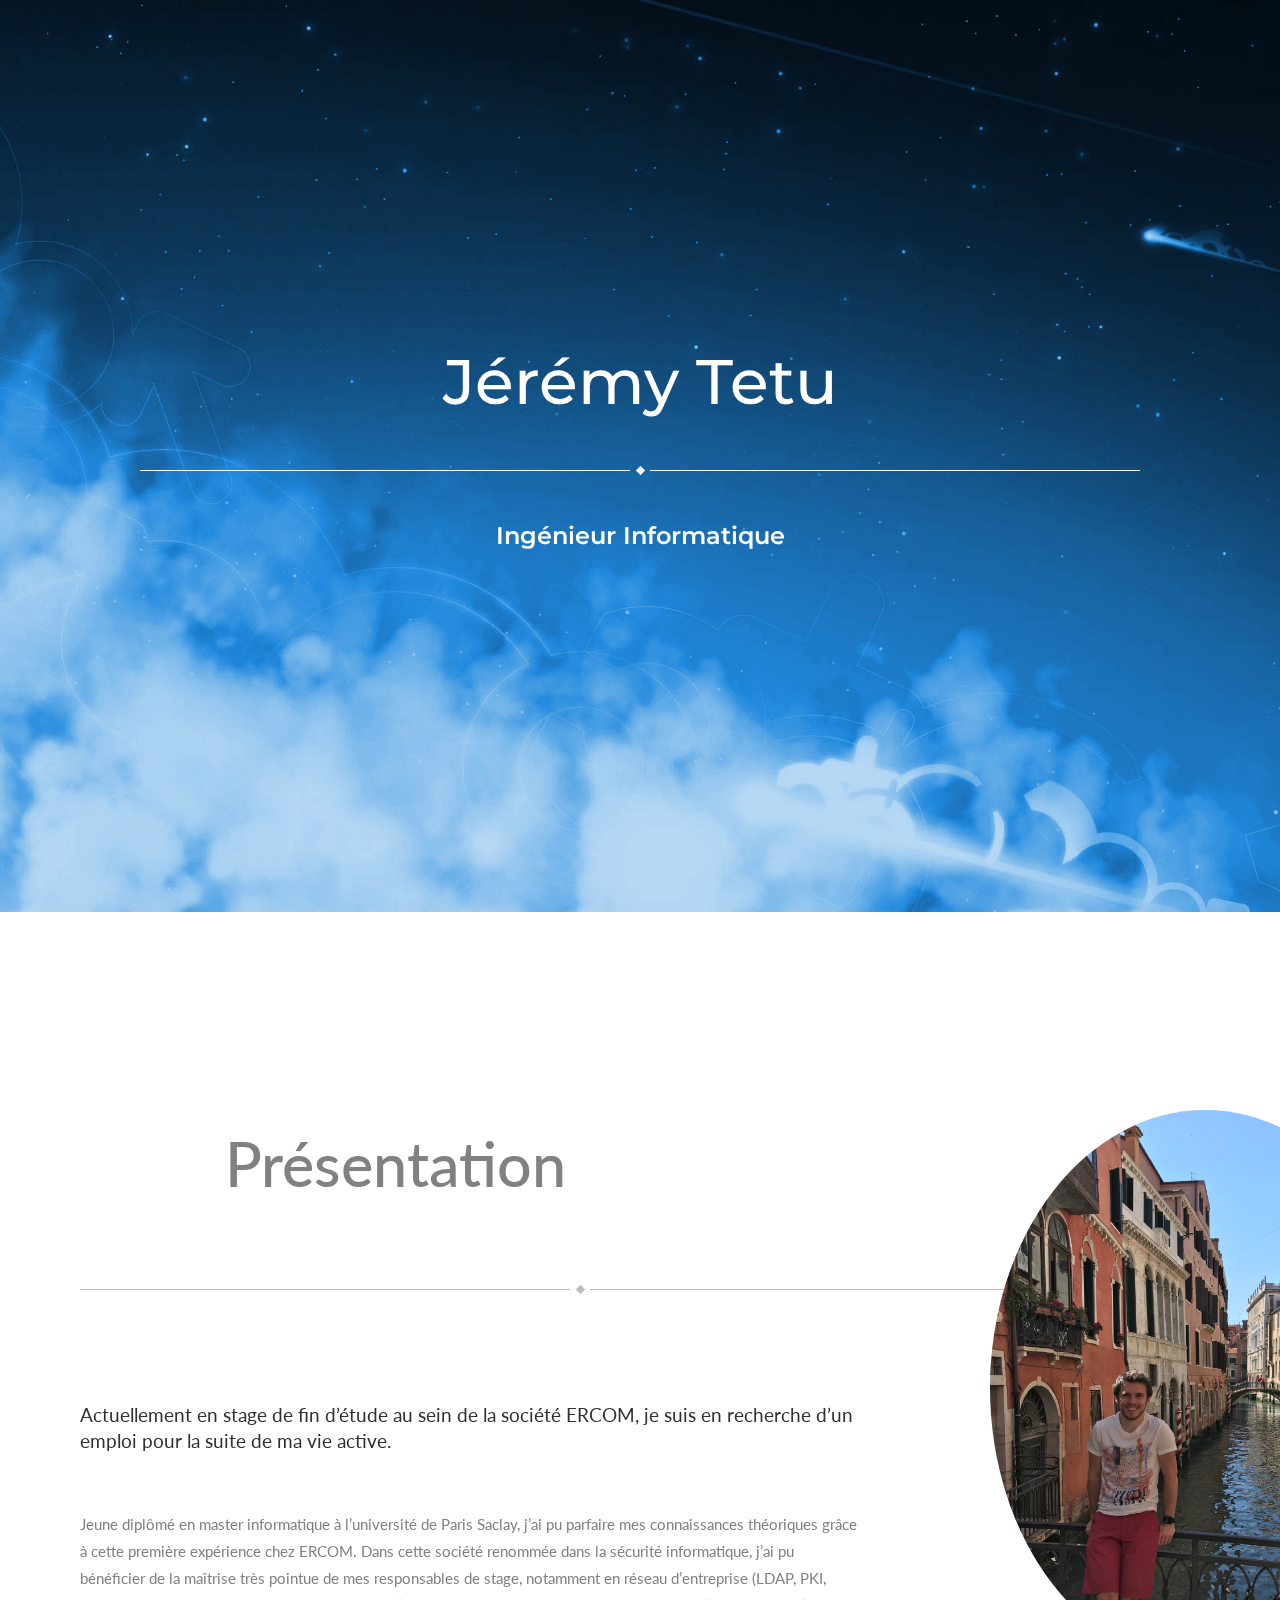
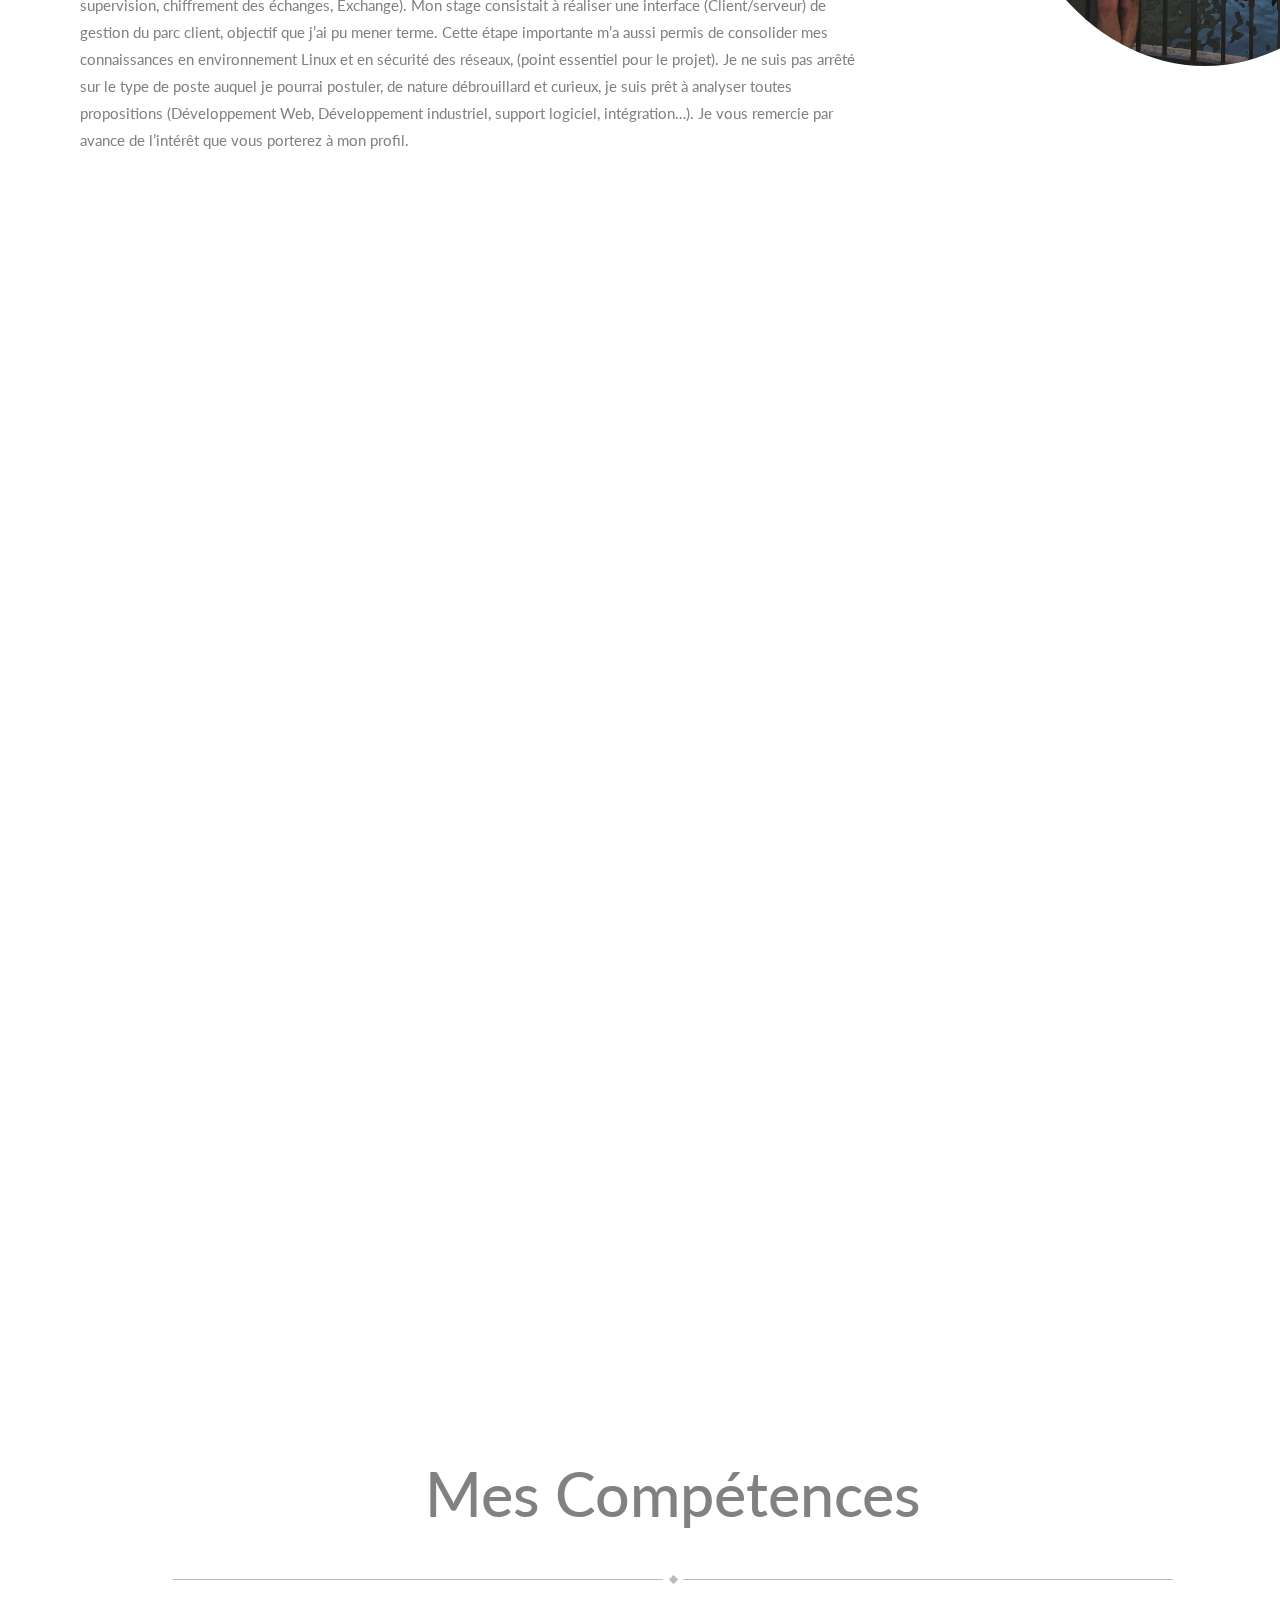
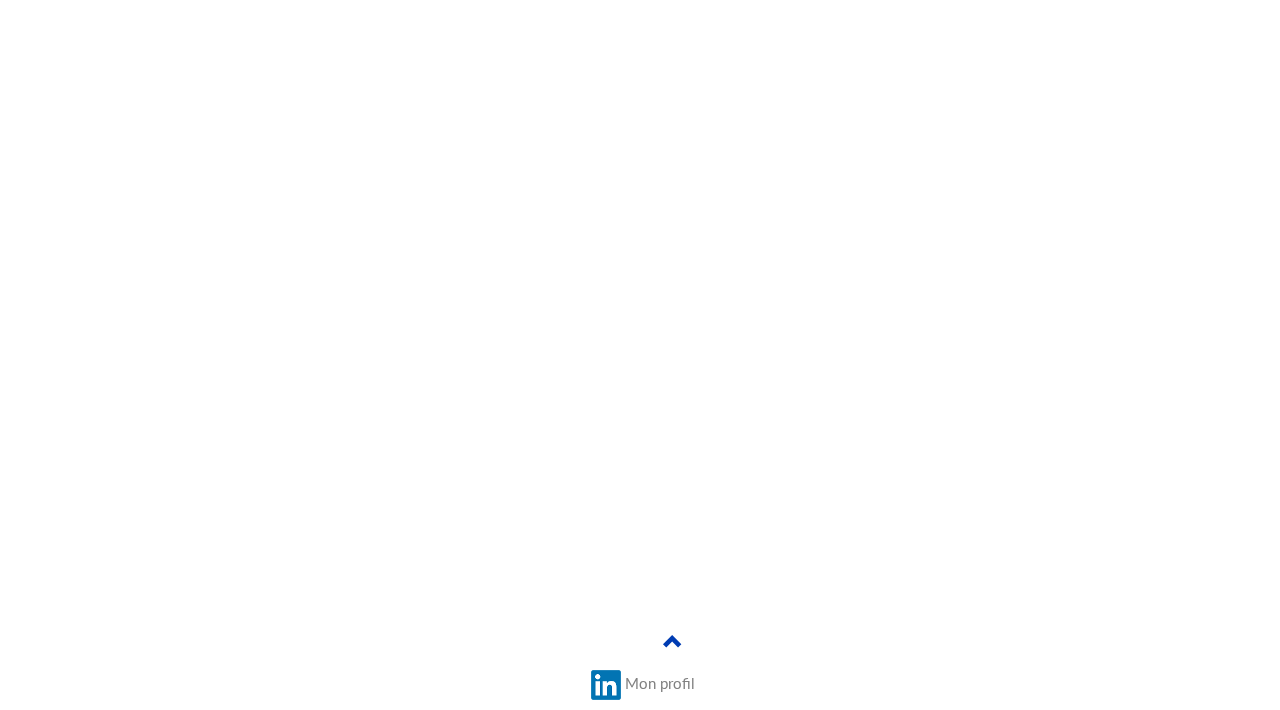
==== html/index.html @ 4280371c "changement photo de profil" ====
<!DOCTYPE html>
<html lang="en">
<head>
  <!-- Theme Made By www.w3schools.com - No Copyright -->
  <title>Jeremy Tetu</title>
  <meta charset="utf-8">
  <meta name="viewport" content="width=device-width, initial-scale=1">
  <link rel="stylesheet" href="bootstrap-3.3.6-dist/bootstrap-3.3.6-dist/css/bootstrap.min.css">
  <link rel="stylesheet" href="css/headhesive.css">
  <link href="http://fonts.googleapis.com/css?family=Montserrat" rel="stylesheet" type="text/css">
  <link href="http://fonts.googleapis.com/css?family=Lato" rel="stylesheet" type="text/css">
  <script src="https://ajax.googleapis.com/ajax/libs/jquery/1.12.2/jquery.min.js"></script>

  <script src="bootstrap.min.js"></script>
  <link rel="stylesheet" href="index_css.css" />
</head>

<body id="myPage" data-spy="scroll" data-target=".navbar" data-offset="60">

<div style='display:none;'>
  <header class="banner">
      <nav class="container">
          <ul class="nav navbar-nav navbar-right">
            <li><a href="#about">Présentation</a></li>
            <li><a href="#experiences">Expérience pro</a></li>
            <li><a href="#services">Compétences</a></li>
            <li><a href="#formation">Formation</a></li>
            <li><a href="#contact">Centres d'interêt</a></li>
          </ul>
      </nav>
  </header>
</div>


<div class="jumbotron parallax-window text-center" data-parallax="scroll" data-image-src="fond.jpg">
    <!--<div class='overlay' style='z-index:2'></div>-->
    <div style='margin:auto; margin-top:300px;'>
      <h1 style='margin-bottom:40px;'>Jérémy Tetu</h1>
      <img src="divider_white.png">
      <h3 style='margin-top:40px;'>Ingénieur Informatique</h3>
    </div>
</div>

<a id="showHere"></a>

<!-- Container (About Section) -->
<div id="about" class="container-fluid">
  <div class="row">
    <div class="col-sm-8">
      <h1 style='margin-bottom:50px; margin-left:-150px;'>Présentation</h1><br>
      <img src="divider.png">
      <h4 style='margin-top:100px;'>Actuellement en stage de fin d’étude au sein de la société ERCOM, je suis en recherche d’un emploi pour la suite de ma vie active.</h4><br>
      <p>Jeune diplômé en master informatique à l’université de Paris Saclay, j’ai pu parfaire mes connaissances théoriques grâce à cette première expérience chez ERCOM. Dans cette société renommée dans la sécurité informatique, j’ai pu bénéficier de la maîtrise très pointue de mes responsables de stage, notamment en réseau d’entreprise (LDAP, PKI, supervision, chiffrement des échanges, Exchange). Mon stage consistait à réaliser une interface (Client/serveur) de gestion du parc client, objectif que j’ai pu mener terme. Cette étape importante m’a aussi permis de consolider mes connaissances en environnement Linux et en sécurité des réseaux, (point essentiel pour le projet).
      Je ne suis pas arrêté sur le type de poste auquel je pourrai postuler, de nature débrouillard et curieux, je suis prêt à analyser toutes propositions (Développement Web, Développement industriel, support logiciel, intégration…).
      Je vous remercie par avance de l’intérêt que vous porterez à mon profil. 
      </p>
    </div>
    <div class="col-sm-4">
      <div style='margin-left:100px;'><img src="photoVenise.jpg" class="img-circle" width="430" height="556" ></div>
    </div>
  </div>
</div>

<div id='experiences' class="jumbotron parallax-experience text-center" data-parallax="scroll" data-image-src="image_bleu.jpg">
    <div>
      <h1 style='color:white; margin-bottom:50px; margin-top:40px;'>Expérience Professionnelle</h1>
      <img src="divider_white.png">
      <div class='row slideanim'id='experiences_professionnelles' style='margin-top:140px;'>
          <div class="col-sm-4">
              <img src="ercom_logo.png" alt="Treble">
              <h5>ERCOM</h5>
              <p style='font-size: 1em; margin: 0px 10%;'>Réalisation d'une interface ( Client/Serveur) de gestion de parc Client.</p>
              <p style='font-size: 1em; margin: 0px 10%;'>technologies utilisées : Php, JQuery, Ajax, html, css, MySql</p>
          </div>
          <div class="col-sm-4">
              <img src="lri_logo.png" alt="Treble">
              <h5>LABORATOIRE DE RECHERCHE INFORMATIQUE</h5>
              <p style='font-size: 1em; margin: 0px 10%;'> Réalisation d'une application de dessin entre une table tactile et un mur d'écran </p>
              <p style='font-size: 1em; margin: 0px 10%;'> technologies utilisées : </p>
          </div>
          <div class="col-sm-4">
              <img src="sg_logo.png" alt="Treble">
              <h5>SOCIETE GENERALE</h5>
              <p style='font-size: 1em; margin: 0px 10%;'> Auxiliaire de vacance</p>
          </div>
      </div>
    </div>
</div>


<div id="services" class="container-fluid text-center" style='height:1300px; margin-bottom:100px;'>
  <h1>Mes Compétences</h1>
  <br>
  <img src="divider.png">
  <br><br>
  <div class="row slideanim" style='margin-top:40px;'>
    <div class="col-sm-4" style='height:200px;' >
      <img src="logo_competences/ajax.png">
    </div>
    <div class="col-sm-4" style='height:200px;'>
      <img src="logo_competences/jquery.png">
    </div>
    <div class="col-sm-4" style='height:200px;'>
      <img src="logo_competences/php.png">
    </div>
  </div>
  <br><br>
  <div class="row slideanim" >
    <div class="col-sm-4" style='height:200px;'>
      <img src="logo_competences/html.png">
    </div>
    <div class="col-sm-4" style='height:200px;'>
      <img src="logo_competences/css.png">
    </div>
    <div class="col-sm-4" style='height:200px;'>
      <img src="logo_competences/sql.png">
    </div>
  </div>
  <br><br>
  <div class="row slideanim" >
    <div class="col-sm-4" style='height:200px;'>
      <img src="logo_competences/pki.png">
    </div>
    <div class="col-sm-4" style='height:200px;'>
      <img src="logo_competences/java.png">
    </div>
    <div class="col-sm-4" style='height:200px;'>
      <img src="logo_competences/android.png">
    </div>
  </div>
  <br><br>
  <div class="row slideanim" >
    <div class="col-sm-4" style='height:200px;'>
      <img src="logo_competences/c++.png">
    </div>
    <div class="col-sm-4" style='height:200px;'>
      <img src="logo_competences/csharp.png">
    </div>
    <div class="col-sm-4" style='height:200px;'>
      <img src="logo_competences/python.png">
    </div>
  </div>
</div>


<div id='formation' class="jumbotron parallax-formation text-center" data-parallax="scroll" data-image-src="etude.jpg">
    <div>
      <h1 style='color:white; margin-bottom:50px; margin-top:40px;'>Formation</h1>
      <img src="divider_white.png">
      <div class='row slideanim'id='experiences_professionnelles' style='margin-top:140px;'>
          <div class="col-sm-4">
              <img src="logo_formation/master.png" alt="Treble">
              <h5>Master Informatique</h5>
              <p style='font-size: 1em; margin: 0px 10%;'>Master Fondements de l’informatique et Ingénierie logiciel 
                <br/> Université Paris Saclay
                <br/> 2014 - 2016</p>
          </div>
          <div class="col-sm-4">
              <img src="logo_formation/licence.png" alt="Treble">
              <h5>Licence Informatique</h5>
              <p style='font-size: 1em; margin: 0px 10%;'>Licence Informatique - Mention
              <br/> Universite Paris Saclay
              <br/> 2011 - 2014</p>
          </div>
          <div class="col-sm-4">
              <img src="logo_formation/bac.png" alt="Treble">
              <h5>Bac Scientifique</h5>
              <p style='font-size: 1em; margin: 0px 10%;'>Baccalauréat Scientifique - Mention
                <br/> Lycée Parc des Loges 
                <br/> 2010 </p>
          </div>
      </div>
    </div>
</div>
<!--<div id='formation' class="jumbotron parallax-formation text-center" data-parallax="scroll" data-image-src="etude.jpg" style='height:1500px;'>
    <div>
      <h1 style='color:white; margin-bottom:50px; margin-top:40px;'>Formation</h1>
      <img src="divider_white.png">
      <div class='row slideanim'id='experiences_professionnelles' style='margin-top:140px;'>
          <div class="col-sm-6">
              <img src="logo_formation/master.png" alt="Treble" >
              <h5 >Master Informatique</h5>
          </div>
          <div class="col-sm-6">
              <p style='font-size: 1em; margin: 0px 10%;'><br/> Master Fondements de l’informatique et Ingénierie logiciel 
                <br/> Université Paris Saclay
                <br/> 2014 - 2016</p>
          </div>
      </div>
      <div class='row slideanim' style='margin-top:140px;'>
          <div class="col-sm-6">
              <p style='font-size: 1em; margin: 0px 10%;'><br/>Licence Informatique
              <br/> Universite Paris Saclay
              <br/> 2011 - 2014</p>
          </div>
          <div class="col-sm-6">
              <img src="logo_formation/licence.png" alt="Treble" >
              <h5 >Licence Informatique</h5>
          </div>
      </div>
      <div class='row slideanim' style='margin-top:140px;'>
          <div class="col-sm-6">
              <img src="logo_formation/bac.png" alt="Treble">
              <h5>Bac Scientifique</h5>
          </div>
          <div class="col-sm-6">
              <p style='font-size: 1em; margin: 0px 10%;'> <br/>Baccalauréat Scientifique - Mention
                <br/> Lycée Parc des Loges 
                <br/> 2010 </p>
          </div>
      </div>
    </div>
</div>-->


<footer class="container-fluid text-center" style='height:200px;'>
  <a href="#myPage" title="To Top">
    <span class="glyphicon glyphicon-chevron-up"></span>
  </a>
  <p><img src="linkedin.png"> Mon profil <a href="https://fr.linkedin.com/in/jérémy-tetu-538b5b122" title="lien linkedin">LinkedIn</a>  </p>
</footer>



<script type="text/javascript" src="dist/headhesive.js"></script>
    <script>

        // Set options
        var options = {
            offset: '#showHere',
            offsetSide: 'top',
            classes: {
                clone:   'banner--clone',
                stick:   'banner--stick',
                unstick: 'banner--unstick'
            }
        };

        // Initialise with options
        var banner = new Headhesive('.banner', options);

        // Headhesive destroy
        // banner.destroy();
    </script>


<script src="https://ajax.googleapis.com/ajax/libs/jquery/1.11.0/jquery.min.js"></script>
<script src="parallax.min.js"></script>
<script>
$(document).ready(function(){

  $('.parallax-window').parallax({imageSrc: 'fond.jpg'});
  $('.parallax-experience').parallax({imageSrc: 'keyboard.jpg'});
  $('.parallax-formation').parallax({imageSrc: 'etude.jpg'});

  // Add smooth scrolling to all links in navbar + footer link
  $(".navbar a, footer a[href='#myPage']").on('click', function(event) {
    // Make sure this.hash has a value before overriding default behavior
    if (this.hash !== "") {
      // Prevent default anchor click behavior
      event.preventDefault();

      // Store hash
      var hash = this.hash;

      // Using jQuery's animate() method to add smooth page scroll
      // The optional number (900) specifies the number of milliseconds it takes to scroll to the specified area
      $('html, body').animate({
        scrollTop: $(hash).offset().top
      }, 900, function(){
   
        // Add hash (#) to URL when done scrolling (default click behavior)
        window.location.hash = hash;
      });
    } // End if
  });
  
  $(window).scroll(function() {
    $(".slideanim").each(function(){
      var pos = $(this).offset().top;

      var winTop = $(window).scrollTop();
        if (pos < winTop + 600) {
          $(this).addClass("slide");
        }
    });
  });
})
</script>




</body>
</html>
---- html/css/headhesive.css ----
/*----------------------------------------------------------------------------*\
  Headhesive Specific Styles
/*----------------------------------------------------------------------------*/

/**
 * Headhesive element clone
 * > `clone` class for the cloned element:
 *
 * @example
 * var options = {
 *   classes {
 *     clone: 'banner--clone';
 *   }
 * }
 */
.banner--clone {

  /* Required styles */
  position: fixed;
  width: 100%;
  z-index: 1;
  top: 0;
  left: 0;

  /* Additional styles */
  background: rgb(14,54,89);

  /* Translate -100% to move off screen */
  -webkit-transform: translateY(-100%);
      -ms-transform: translateY(-100%);
          transform: translateY(-100%);

  /* Animations */
  -webkit-transition: all 300ms ease-in-out;
     -moz-transition: all 300ms ease-in-out;
          transition: all 300ms ease-in-out;

}

a{
  color:white;
}


/**
 * Headhesive stick
 * > `stick` class for the cloned element:
 *
 * @example
 * var options = {
 *   classes {
 *     stick: 'banner--stick';
 *   }
 * }
 */
.banner--stick {

  /* Translate back to 0%; */
  -webkit-transform: translateY(0%);
      -ms-transform: translateY(0%);
          transform: translateY(0%);
}


/**
 * Headhesive unstick
 * > `unstick` class for the cloned element:
 *
 * @example
 * var options = {
 *   classes {
 *     unstick: 'banner--unstick';
 *   }
 * }
 */
.banner--unstick {
  /* Not required to use, but could be useful to have */
}
---- html/index_css.css ----
body {
      font: 400 15px Lato, sans-serif;
      line-height: 1.8;
      color: #818181;
  }

  h1 {
    font-size: 60.800000000000004px;
    line-height: 67.5px;
    text-align: center;
  }

  h2 {
      font-size: 24px;
      text-transform: uppercase;
      color: #303030;
      font-weight: 600;
      margin-bottom: 30px;
      text-align: center;
  }
  h3{
      font-size: 24px;
      font-weight: 600;
      margin-bottom: 30px;
  }
  h4 {
      font-size: 19px;
      line-height: 1.375em;
      color: #303030;
      font-weight: 400;
      margin-bottom: 30px;
  }
  h5{
      font-size: 20px;
      font-weight: 200;
      margin-bottom: 30px;
      margin-top:20px;
  }

  #experiences_professionnelles p{
    font-weight: 100;
  }

  .overlay::after {
    /*permet d'avoir le gris*/background: url("[data-uri]") repeat top left;
    content: "";
    display: block;
    position: absolute;
    top: 0;
    bottom: 0;
    right: 0;
    left: 0;
    opacity: 0.4;
    filter: alpha(opacity=40);
  }

  .parallax-window, .parallax-experience, .parallax-formation {
    min-height: 800px;
    background: transparent;
}


  .jumbotron {
    position: relative;
    overflow: hidden;
    text-align: center;
    /*background: url(fond2.jpg) 50% 0 repeat fixed;*/

    -webkit-background-size: cover;
    -moz-background-size: cover;
    -o-background-size: cover;
    background-size: cover;
    color: #fff;
    font-family: Montserrat, sans-serif;
    height: 960px;

  }

  .container-fluid {
      height: 940px;
      padding-top: 120px;
      padding-left: 80px;
  }
  .bg-grey {
      background-color: #f6f6f6;
  }
  .logo-small {
      color: #003cb3;
      font-size: 50px;
  }
  .logo {
      color: #003cb3;
      font-size: 200px;
  }
  .thumbnail {
      padding: 0 0 15px 0;
      border: none;
      border-radius: 0;
  }
  .thumbnail img {
      width: 100%;
      height: 100%;
      margin-bottom: 10px;
  }
  .carousel-control.right, .carousel-control.left {
      background-image: none;
      color: #003cb3;
  }
  .carousel-indicators li {
      border-color: #003cb3;
  }
  .carousel-indicators li.active {
      background-color: #003cb3;
  }
  .item h4 {
      font-size: 19px;
      line-height: 1.375em;
      font-weight: 400;
      font-style: italic;
      margin: 70px 0;
  }
  .item span {
      font-style: normal;
  }
  .panel {
      border: 1px solid #003cb3;
      border-radius:0 !important;
      transition: box-shadow 0.5s;
  }
  .panel:hover {
      box-shadow: 5px 0px 40px rgba(0,0,0, .2);
  }
  .panel-footer .btn:hover {
      border: 1px solid #003cb3;
      background-color: #fff !important;
      color: #003cb3;
  }
  .panel-heading {
      color: #fff !important;
      background-color: #003cb3 !important;
      padding: 25px;
      border-bottom: 1px solid transparent;
      border-top-left-radius: 0px;
      border-top-right-radius: 0px;
      border-bottom-left-radius: 0px;
      border-bottom-right-radius: 0px;
  }
  .panel-footer {
      background-color: white !important;
  }
  .panel-footer h3 {
      font-size: 32px;
  }
  .panel-footer h4 {
      color: #aaa;
      font-size: 14px;
  }
  .panel-footer .btn {
      margin: 15px 0;
      background-color: #003cb3;
      color: #fff;
  }
  .navbar {
      margin-bottom: 0;
      background-color: #003cb3;
      z-index: 9999;
      border: 0;
      font-size: 12px !important;
      line-height: 1.42857143 !important;
      letter-spacing: 4px;
      border-radius: 0;
      font-family: Montserrat, sans-serif;
  }
  .navbar li a, .navbar .navbar-brand {
      color: #fff !important;
  }
  .navbar-nav li a:hover, .navbar-nav li.active a {
      color: #003cb3 !important;
      background-color: #fff !important;
  }
  .navbar-default .navbar-toggle {
      border-color: transparent;
      color: #fff !important;
  }
  footer .glyphicon {
      font-size: 20px;
      margin-bottom: 20px;
      color: #003cb3;
  }
  .slideanim {visibility:hidden;}
  .slide {
      animation-name: slide;
      -webkit-animation-name: slide;
      animation-duration: 1s;
      -webkit-animation-duration: 1s;
      visibility: visible;
  }
  @keyframes slide {
    0% {
      opacity: 0;
      -webkit-transform: translateY(70%);
    }
    100% {
      opacity: 1;
      -webkit-transform: translateY(0%);
    }
  }
  @-webkit-keyframes slide {
    0% {
      opacity: 0;
      -webkit-transform: translateY(70%);
    }
    100% {
      opacity: 1;
      -webkit-transform: translateY(0%);
    }
  }
  @media screen and (max-width: 768px) {
    .col-sm-4 {
      text-align: center;
      margin: 25px 0;
    }
    .btn-lg {
        width: 100%;
        margin-bottom: 35px;
    }
  }
  @media screen and (max-width: 480px) {
    .logo {
        font-size: 150px;
    }
  }
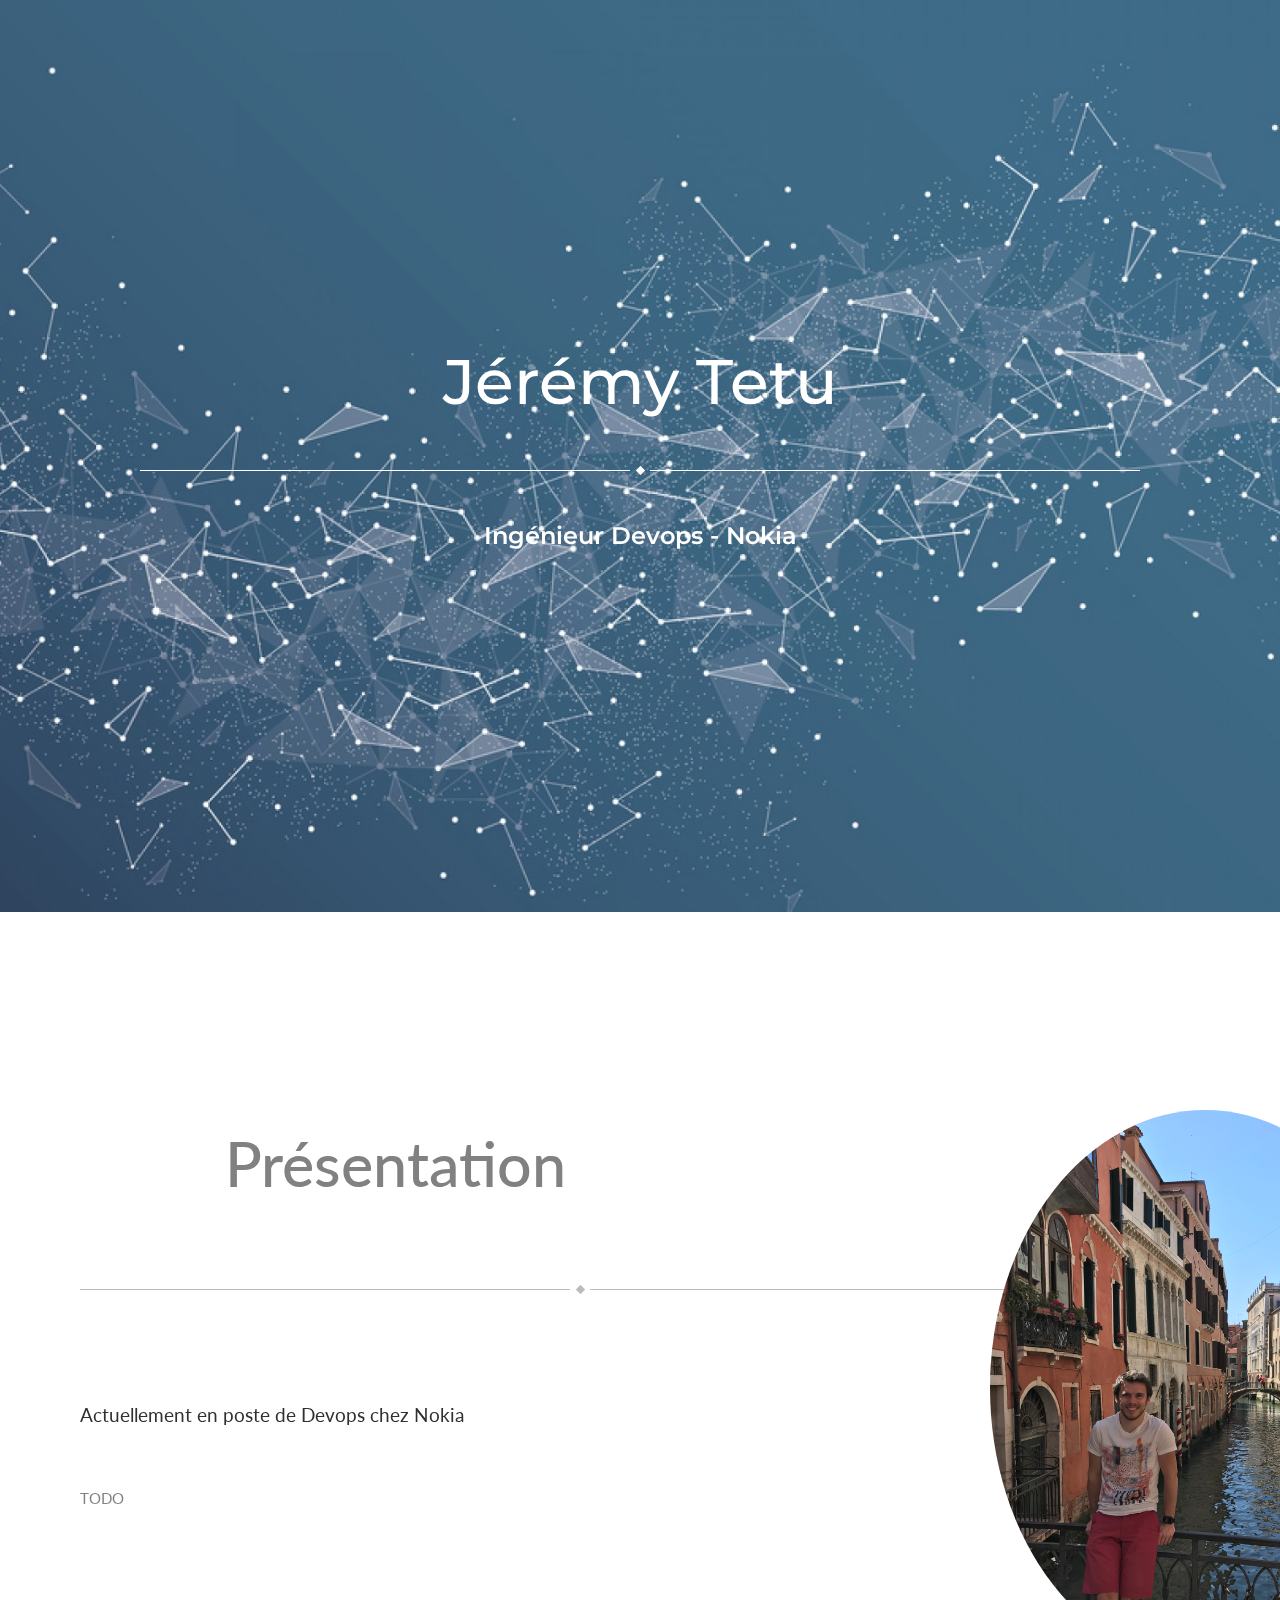
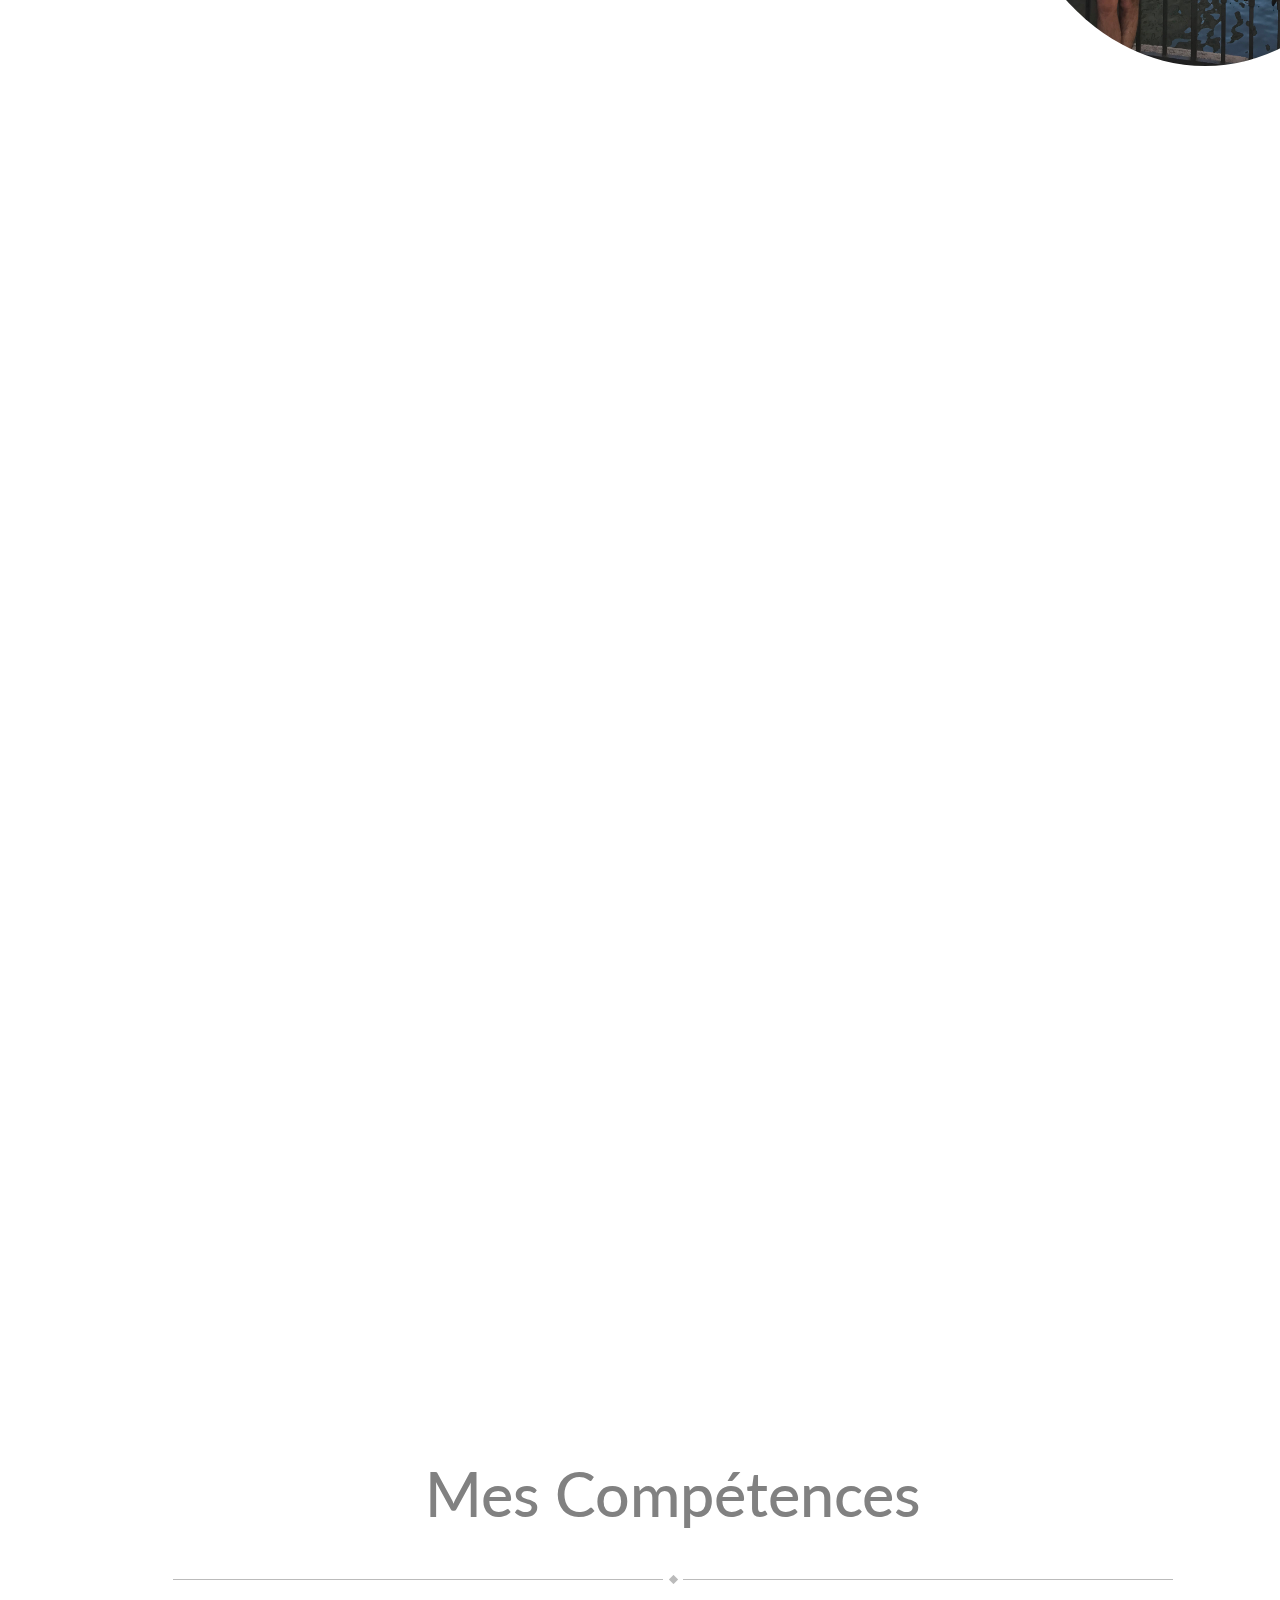
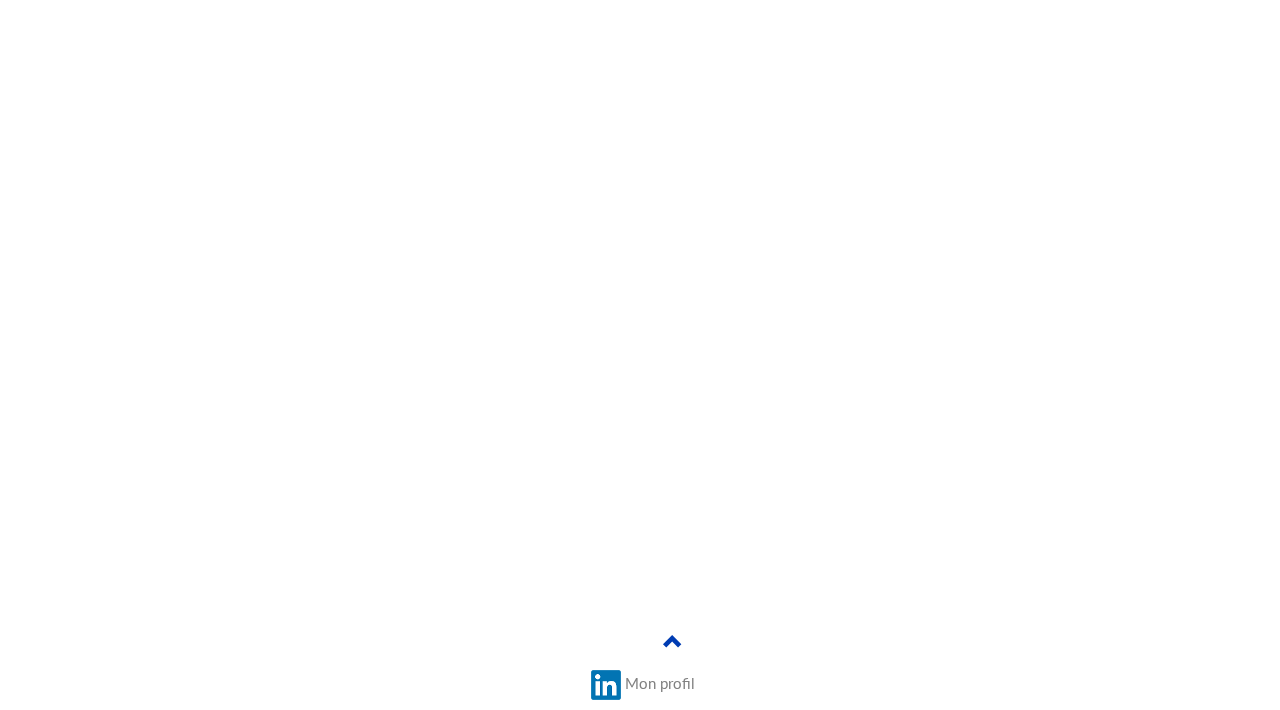
==== commit ff159b49: "Update Devops" ====
--- a/html/index.html
+++ b/html/index.html
@@ -32,12 +32,12 @@
 </div>
 
 
-<div class="jumbotron parallax-window text-center" data-parallax="scroll" data-image-src="fond.jpg">
+<div class="jumbotron parallax-window text-center" data-parallax="scroll" data-image-src="devops.jpg">
     <!--<div class='overlay' style='z-index:2'></div>-->
     <div style='margin:auto; margin-top:300px;'>
       <h1 style='margin-bottom:40px;'>Jérémy Tetu</h1>
       <img src="divider_white.png">
-      <h3 style='margin-top:40px;'>Ingénieur Informatique</h3>
+      <h3 style='margin-top:40px;'>Ingénieur Devops - Nokia</h3>
     </div>
 </div>
 
@@ -49,10 +49,8 @@
     <div class="col-sm-8">
       <h1 style='margin-bottom:50px; margin-left:-150px;'>Présentation</h1><br>
       <img src="divider.png">
-      <h4 style='margin-top:100px;'>Actuellement en stage de fin d’étude au sein de la société ERCOM, je suis en recherche d’un emploi pour la suite de ma vie active.</h4><br>
-      <p>Jeune diplômé en master informatique à l’université de Paris Saclay, j’ai pu parfaire mes connaissances théoriques grâce à cette première expérience chez ERCOM. Dans cette société renommée dans la sécurité informatique, j’ai pu bénéficier de la maîtrise très pointue de mes responsables de stage, notamment en réseau d’entreprise (LDAP, PKI, supervision, chiffrement des échanges, Exchange). Mon stage consistait à réaliser une interface (Client/serveur) de gestion du parc client, objectif que j’ai pu mener terme. Cette étape importante m’a aussi permis de consolider mes connaissances en environnement Linux et en sécurité des réseaux, (point essentiel pour le projet).
-      Je ne suis pas arrêté sur le type de poste auquel je pourrai postuler, de nature débrouillard et curieux, je suis prêt à analyser toutes propositions (Développement Web, Développement industriel, support logiciel, intégration…).
-      Je vous remercie par avance de l’intérêt que vous porterez à mon profil. 
+      <h4 style='margin-top:100px;'>Actuellement en poste de Devops chez Nokia</h4><br>
+      <p>TODO
       </p>
     </div>
     <div class="col-sm-4">
@@ -66,6 +64,12 @@
       <h1 style='color:white; margin-bottom:50px; margin-top:40px;'>Expérience Professionnelle</h1>
       <img src="divider_white.png">
       <div class='row slideanim'id='experiences_professionnelles' style='margin-top:140px;'>
+          <div class="col-sm-4">
+              <img src="ercom_logo.png" alt="Treble">
+              <h5>ERCOM</h5>
+              <p style='font-size: 1em; margin: 0px 10%;'>Support & Integration</p>
+              <p style='font-size: 1em; margin: 0px 10%;'>Docker, Cloud, Automatisation, Réseau</p>
+          </div>
           <div class="col-sm-4">
               <img src="ercom_logo.png" alt="Treble">
               <h5>ERCOM</h5>
@@ -77,11 +81,6 @@
               <h5>LABORATOIRE DE RECHERCHE INFORMATIQUE</h5>
               <p style='font-size: 1em; margin: 0px 10%;'> Réalisation d'une application de dessin entre une table tactile et un mur d'écran </p>
               <p style='font-size: 1em; margin: 0px 10%;'> technologies utilisées : </p>
-          </div>
-          <div class="col-sm-4">
-              <img src="sg_logo.png" alt="Treble">
-              <h5>SOCIETE GENERALE</h5>
-              <p style='font-size: 1em; margin: 0px 10%;'> Auxiliaire de vacance</p>
           </div>
       </div>
     </div>
@@ -126,18 +125,6 @@
     </div>
     <div class="col-sm-4" style='height:200px;'>
       <img src="logo_competences/android.png">
-    </div>
-  </div>
-  <br><br>
-  <div class="row slideanim" >
-    <div class="col-sm-4" style='height:200px;'>
-      <img src="logo_competences/c++.png">
-    </div>
-    <div class="col-sm-4" style='height:200px;'>
-      <img src="logo_competences/csharp.png">
-    </div>
-    <div class="col-sm-4" style='height:200px;'>
-      <img src="logo_competences/python.png">
     </div>
   </div>
 </div>
@@ -249,7 +236,7 @@
 <script>
 $(document).ready(function(){
 
-  $('.parallax-window').parallax({imageSrc: 'fond.jpg'});
+  $('.parallax-window').parallax({imageSrc: 'devops.jpg'});
   $('.parallax-experience').parallax({imageSrc: 'keyboard.jpg'});
   $('.parallax-formation').parallax({imageSrc: 'etude.jpg'});
 
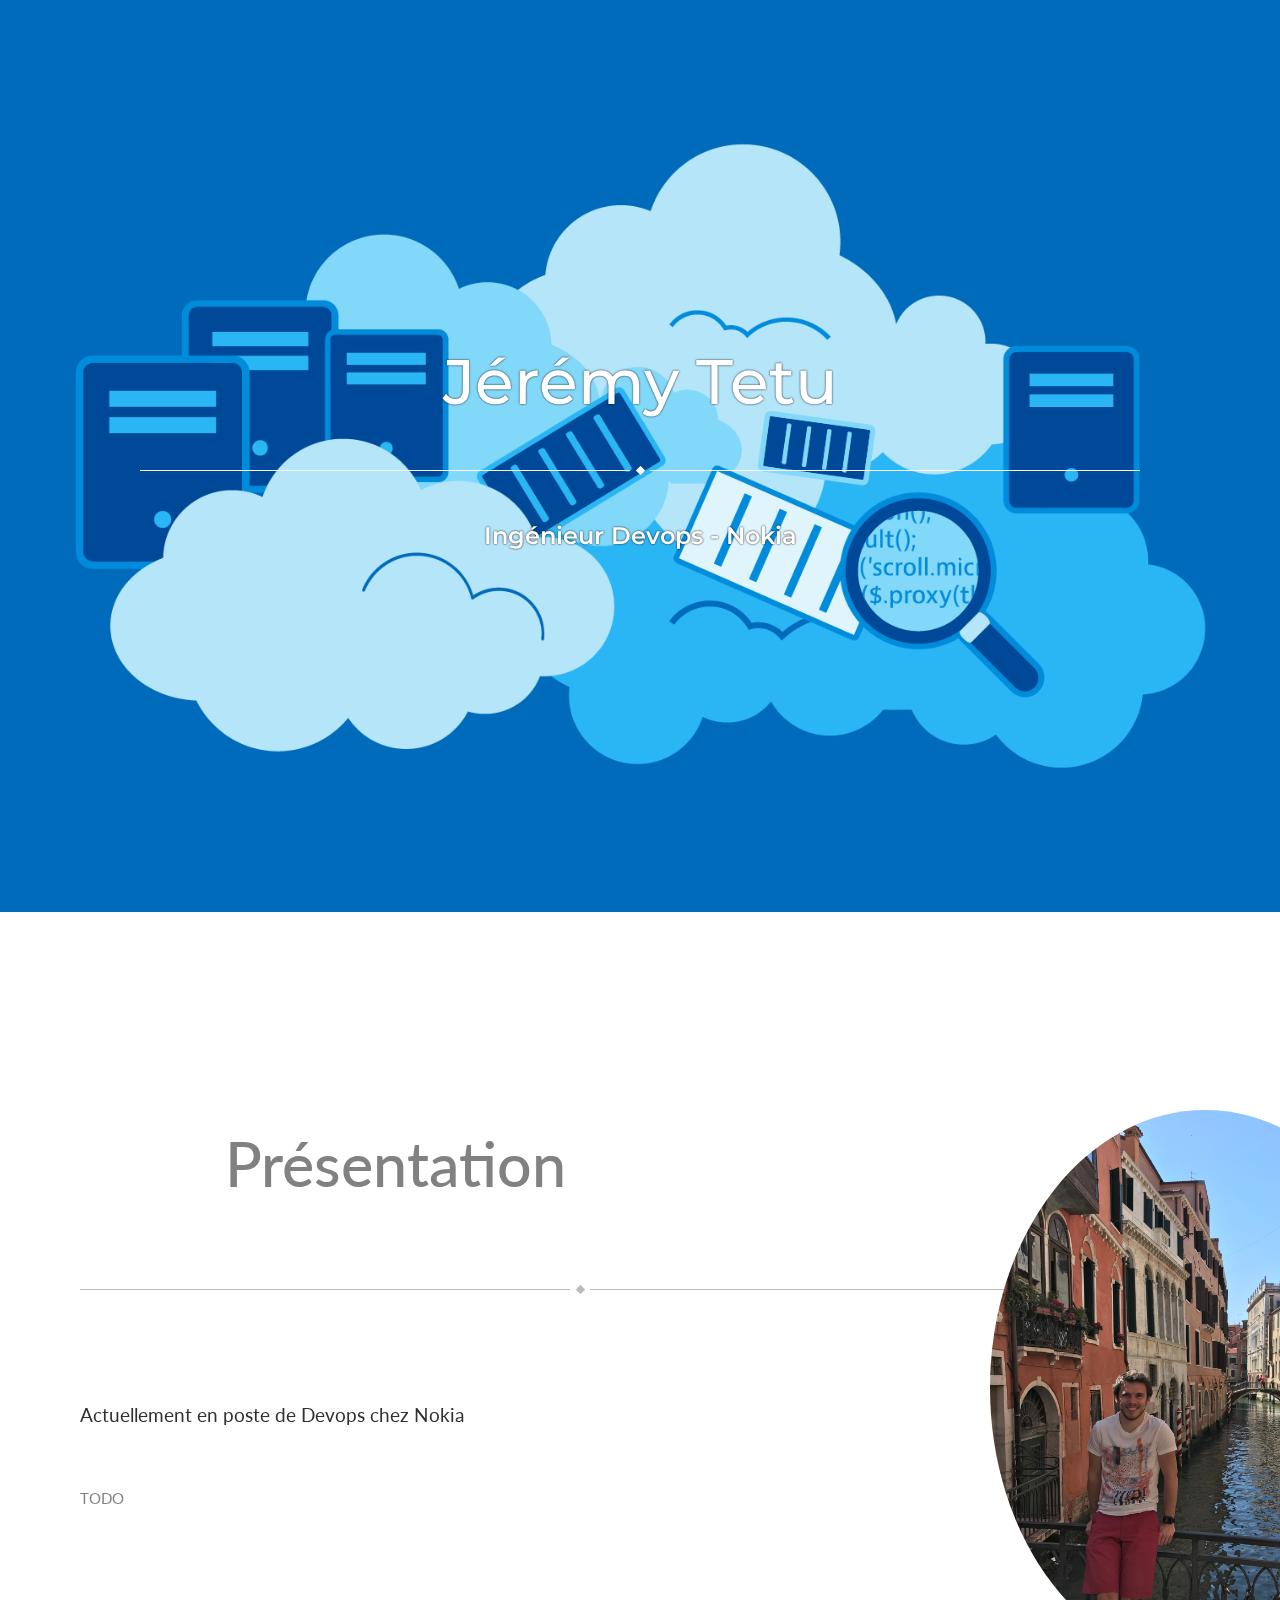
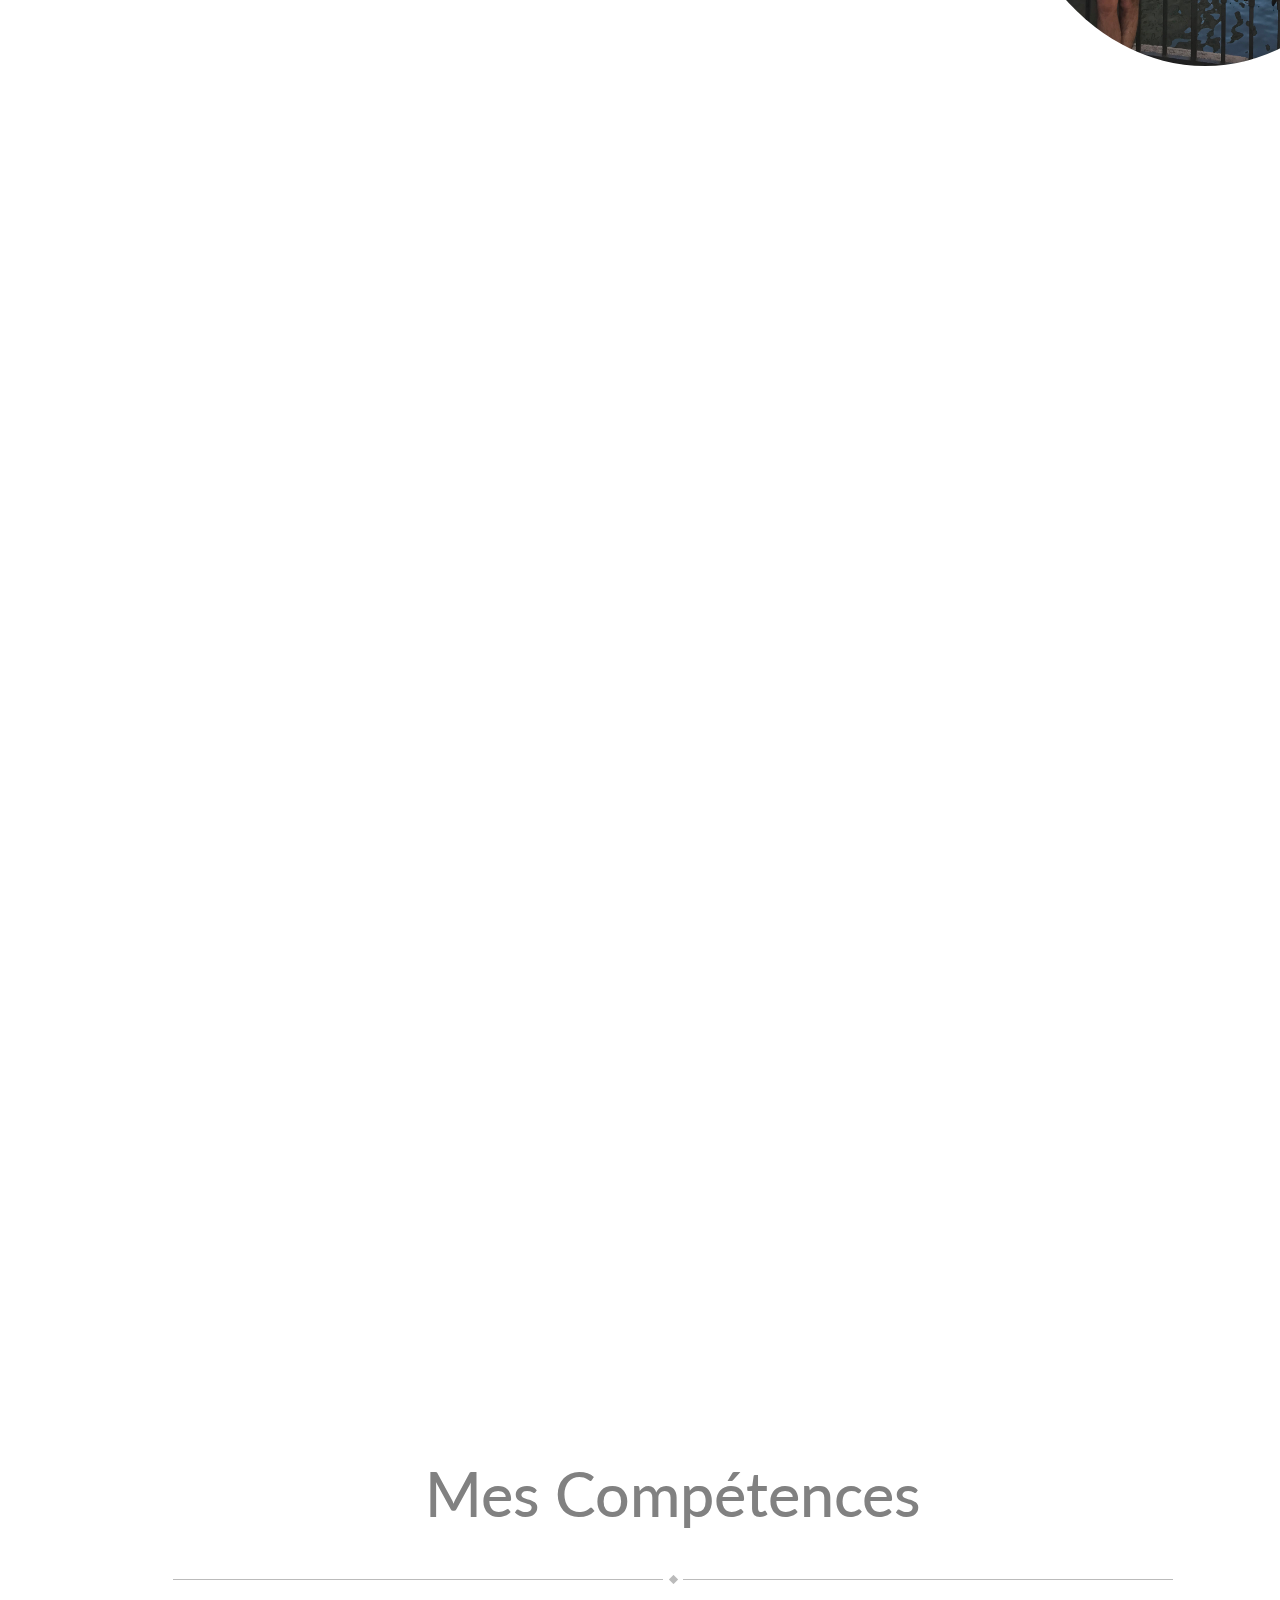
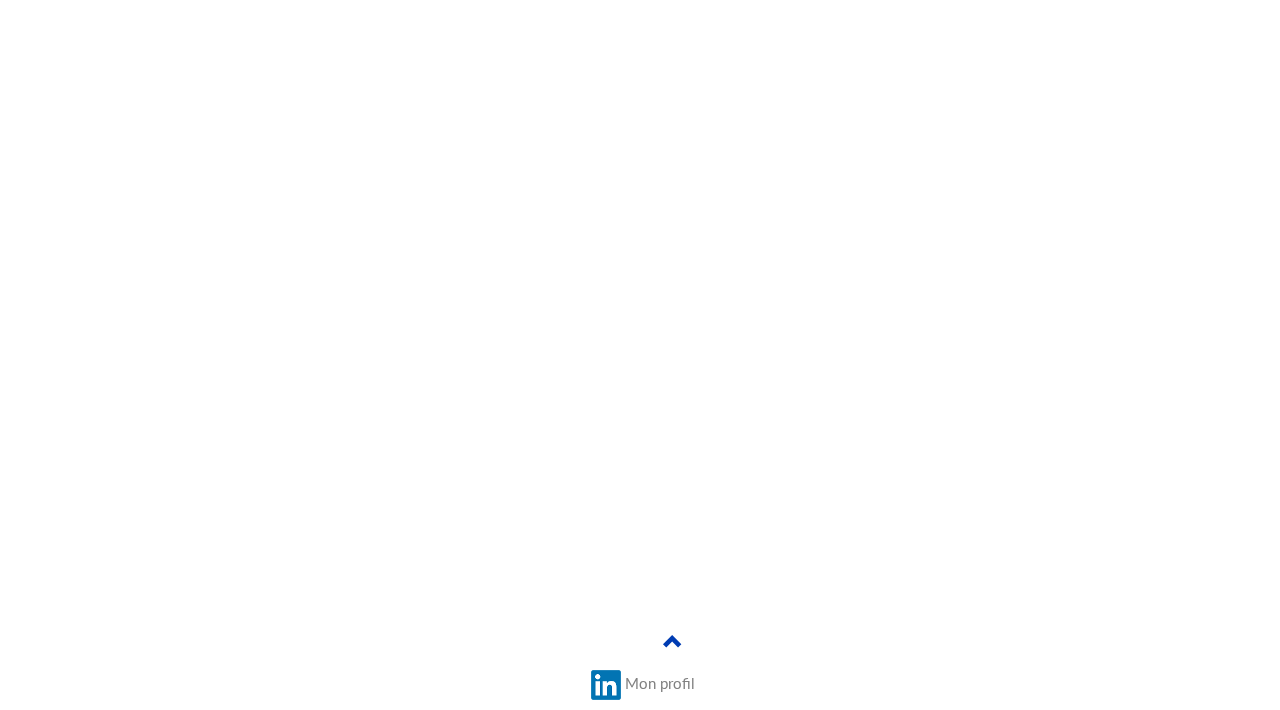
==== commit 7add09c0: "Version 2.0" ====
--- a/html/index.html
+++ b/html/index.html
@@ -32,12 +32,12 @@
 </div>
 
 
-<div class="jumbotron parallax-window text-center" data-parallax="scroll" data-image-src="devops.jpg">
+<div class="jumbotron parallax-window text-center" data-parallax="scroll" data-image-src="cloud_wallpaper.jpg">
     <!--<div class='overlay' style='z-index:2'></div>-->
     <div style='margin:auto; margin-top:300px;'>
-      <h1 style='margin-bottom:40px;'>Jérémy Tetu</h1>
-      <img src="divider_white.png">
-      <h3 style='margin-top:40px;'>Ingénieur Devops - Nokia</h3>
+      <h1 style='margin-bottom:40px; text-shadow: 0 0 2px #000000;'>Jérémy Tetu</h1>
+      <img src="divider_white.png" style='text-shadow: 0 0 2px #000000;'>
+      <h3 style='margin-top:40px; text-shadow: 0 0 2px #000000;'>Ingénieur Devops - Nokia</h3>
     </div>
 </div>
 
@@ -60,30 +60,28 @@
 </div>
 
 <div id='experiences' class="jumbotron parallax-experience text-center" data-parallax="scroll" data-image-src="image_bleu.jpg">
-    <div>
-      <h1 style='color:white; margin-bottom:50px; margin-top:40px;'>Expérience Professionnelle</h1>
-      <img src="divider_white.png">
-      <div class='row slideanim'id='experiences_professionnelles' style='margin-top:140px;'>
-          <div class="col-sm-4">
-              <img src="ercom_logo.png" alt="Treble">
-              <h5>ERCOM</h5>
-              <p style='font-size: 1em; margin: 0px 10%;'>Support & Integration</p>
-              <p style='font-size: 1em; margin: 0px 10%;'>Docker, Cloud, Automatisation, Réseau</p>
-          </div>
-          <div class="col-sm-4">
-              <img src="ercom_logo.png" alt="Treble">
-              <h5>ERCOM</h5>
-              <p style='font-size: 1em; margin: 0px 10%;'>Réalisation d'une interface ( Client/Serveur) de gestion de parc Client.</p>
-              <p style='font-size: 1em; margin: 0px 10%;'>technologies utilisées : Php, JQuery, Ajax, html, css, MySql</p>
-          </div>
-          <div class="col-sm-4">
-              <img src="lri_logo.png" alt="Treble">
-              <h5>LABORATOIRE DE RECHERCHE INFORMATIQUE</h5>
-              <p style='font-size: 1em; margin: 0px 10%;'> Réalisation d'une application de dessin entre une table tactile et un mur d'écran </p>
-              <p style='font-size: 1em; margin: 0px 10%;'> technologies utilisées : </p>
-          </div>
-      </div>
-    </div>
+  <div>
+    <h1 style='color:white; margin-bottom:50px; margin-top:40px;'>Expérience Professionnelle</h1>
+    <img src="divider_white.png">
+    <div class='row slideanim'id='experiences_professionnelles' style='margin-top:140px;'>
+      <div class="col-sm-4" height="500">
+        <img src="logo-Nokia.png" width="200" height="100" >
+        <h4 style="color:white">DevOps</h4>
+        <p style='font-size: 1em; margin: 0px 10%;'> Cloud, Architecture, Automatisation, Containers, Orchestrateur </p>
+      </div>
+      <div class="col-sm-4" height="500">
+        <img src="logo_ercom_Thales_White.png" width="200" height="100" >
+        <h4 style="color:white">Support & Integration</h4>
+        <p style='font-size: 1em; margin: 0px 10%;'>Docker, Cloud, Automatisation, Réseau</p>
+      </div>
+      <div class="col-sm-4" height="500">
+        <img src="logo_ercom_Thales_White.png" width="200" height="100" >
+        <h4 style="color:white">Stage</h4>
+        <p style='font-size: 1em; margin: 0px 10%;'>Réalisation d'une interface ( Client/Serveur) de gestion de parc Client.</p>
+        <p style='font-size: 1em; margin: 0px 10%;'>Php, JQuery, Ajax, html, css, MySql</p>
+      </div>
+    </div>
+  </div>
 </div>
 
 
@@ -94,37 +92,49 @@
   <br><br>
   <div class="row slideanim" style='margin-top:40px;'>
     <div class="col-sm-4" style='height:200px;' >
-      <img src="logo_competences/ajax.png">
-    </div>
-    <div class="col-sm-4" style='height:200px;'>
-      <img src="logo_competences/jquery.png">
-    </div>
-    <div class="col-sm-4" style='height:200px;'>
-      <img src="logo_competences/php.png">
-    </div>
-  </div>
-  <br><br>
-  <div class="row slideanim" >
-    <div class="col-sm-4" style='height:200px;'>
-      <img src="logo_competences/html.png">
-    </div>
-    <div class="col-sm-4" style='height:200px;'>
-      <img src="logo_competences/css.png">
-    </div>
-    <div class="col-sm-4" style='height:200px;'>
-      <img src="logo_competences/sql.png">
-    </div>
-  </div>
-  <br><br>
-  <div class="row slideanim" >
-    <div class="col-sm-4" style='height:200px;'>
-      <img src="logo_competences/pki.png">
-    </div>
-    <div class="col-sm-4" style='height:200px;'>
-      <img src="logo_competences/java.png">
-    </div>
-    <div class="col-sm-4" style='height:200px;'>
-      <img src="logo_competences/android.png">
+      <img src="logo_competences/docker.png" width="250px" height="200px">
+    </div>
+    <div class="col-sm-4" style='height:200px;'>
+      <img src="logo_competences/kubernetes.png" width="250px" height="200px">
+    </div>
+    <div class="col-sm-4" style='height:200px;'>
+      <img src="logo_competences/helm.png" width="200px" height="200px">
+    </div>
+  </div>
+  <br><br>
+  <div class="row slideanim" style="margin-top:50px">
+    <div class="col-sm-4" style='height:200px;'>
+      <img src="logo_competences/AWS.png" width="150px" height="200px">
+    </div>
+    <div class="col-sm-4" style='height:200px;'>
+      <img src="logo_competences/Azure.png" width="250px" height="100px">
+    </div>
+    <div class="col-sm-4" style='height:200px;'>
+      <img src="logo_competences/os.png" width="150px" height="150px">
+    </div>
+  </div>
+  <br><br>
+  <div class="row slideanim">
+    <div class="col-sm-4" style='height:200px;'>
+      <img src="logo_competences/ansible.png" width="250px" height="200px">
+    </div>
+    <div class="col-sm-4" style='height:200px;'>
+      <img src="logo_competences/terraform.png" width="200px" height="200px">
+    </div>
+    <div class="col-sm-4" style='height:200px;'>
+      <img src="logo_competences/Jenkins.png"width="150px" height="200px" >
+    </div>
+  </div>
+  <br><br>
+  <div class="row slideanim" style="margin-top:30px">
+    <div class="col-sm-4" style='height:200px;'>
+      <img src="logo_competences/git.png" width="150px" height="150px">
+    </div>
+    <div class="col-sm-4" style='height:200px;'>
+      <img src="logo_competences/ssl.png" width="150px" height="150px">
+    </div>
+    <div class="col-sm-4" style='height:200px;'>
+      <img src="logo_competences/golang.png"width="150px" height="200px" >
     </div>
   </div>
 </div>
@@ -236,7 +246,7 @@
 <script>
 $(document).ready(function(){
 
-  $('.parallax-window').parallax({imageSrc: 'devops.jpg'});
+  $('.parallax-window').parallax({imageSrc: 'cloud_wallpaper.jpg'});
   $('.parallax-experience').parallax({imageSrc: 'keyboard.jpg'});
   $('.parallax-formation').parallax({imageSrc: 'etude.jpg'});
 
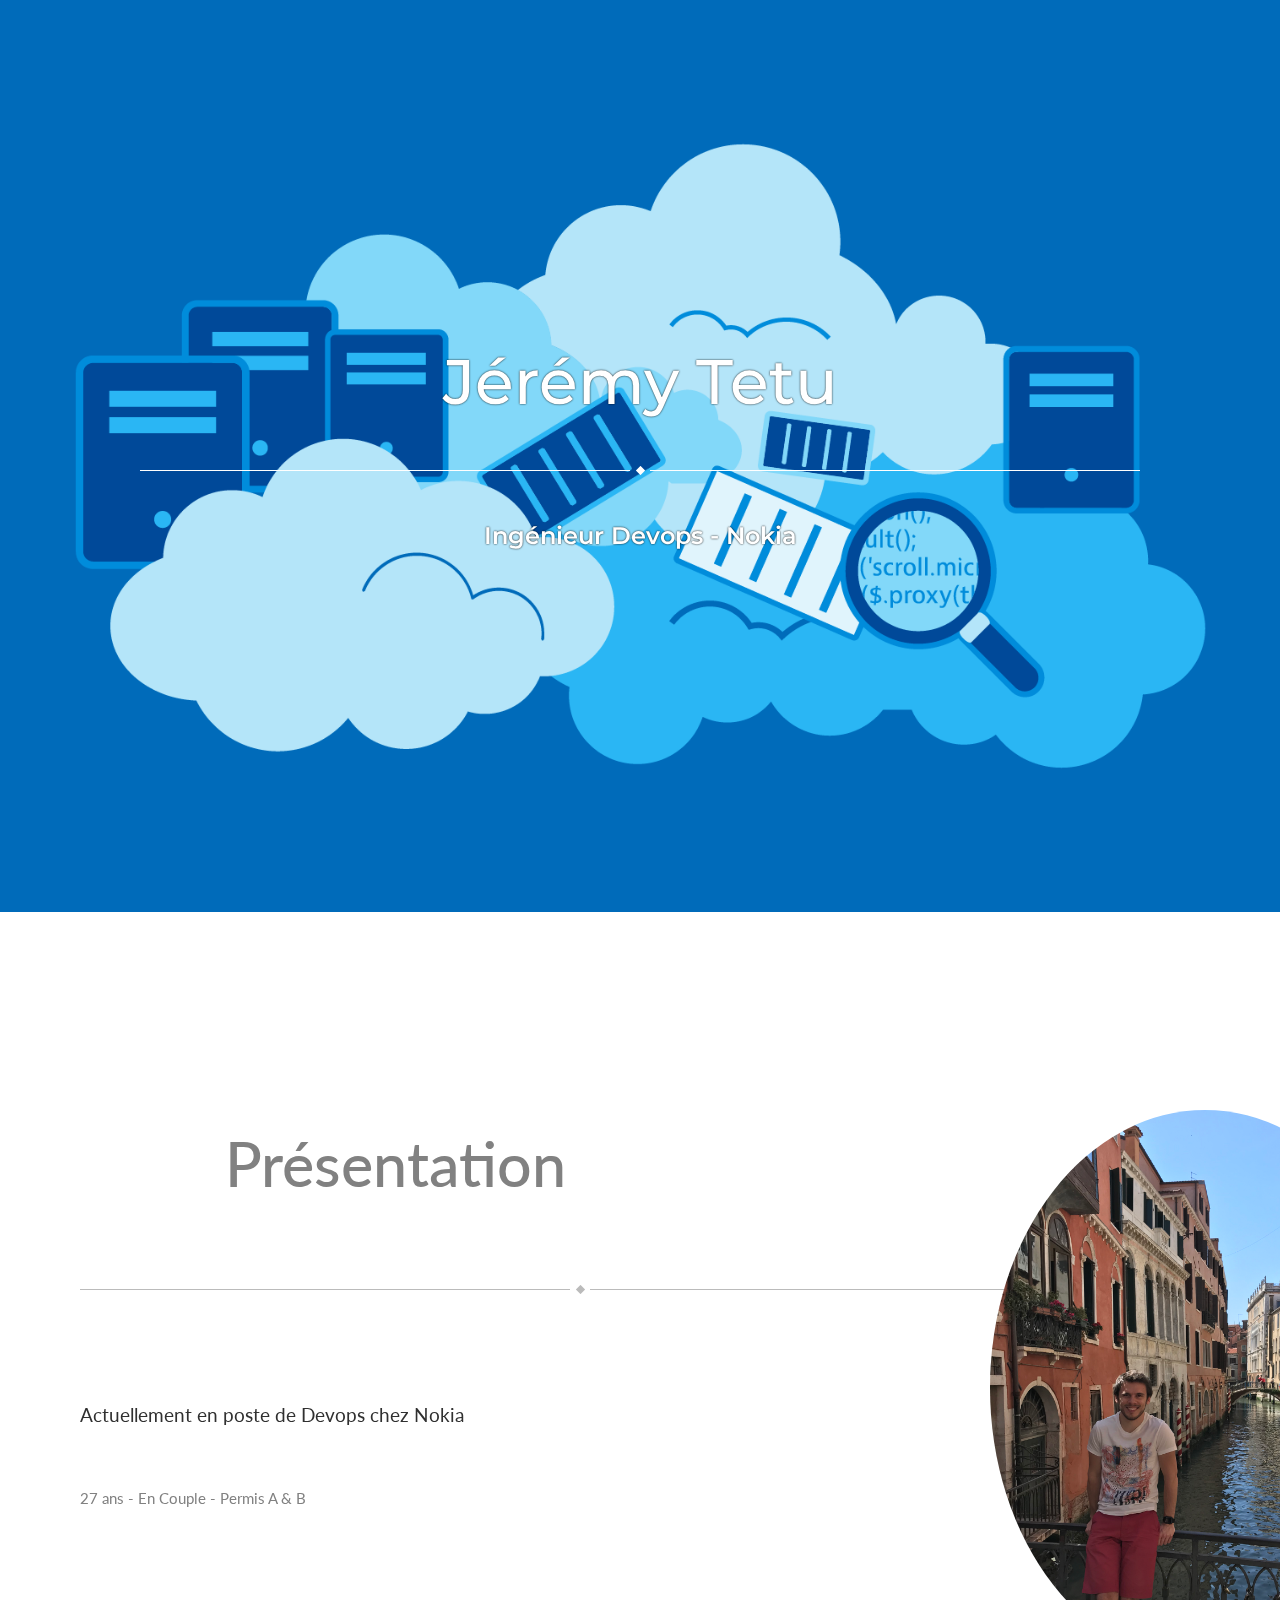
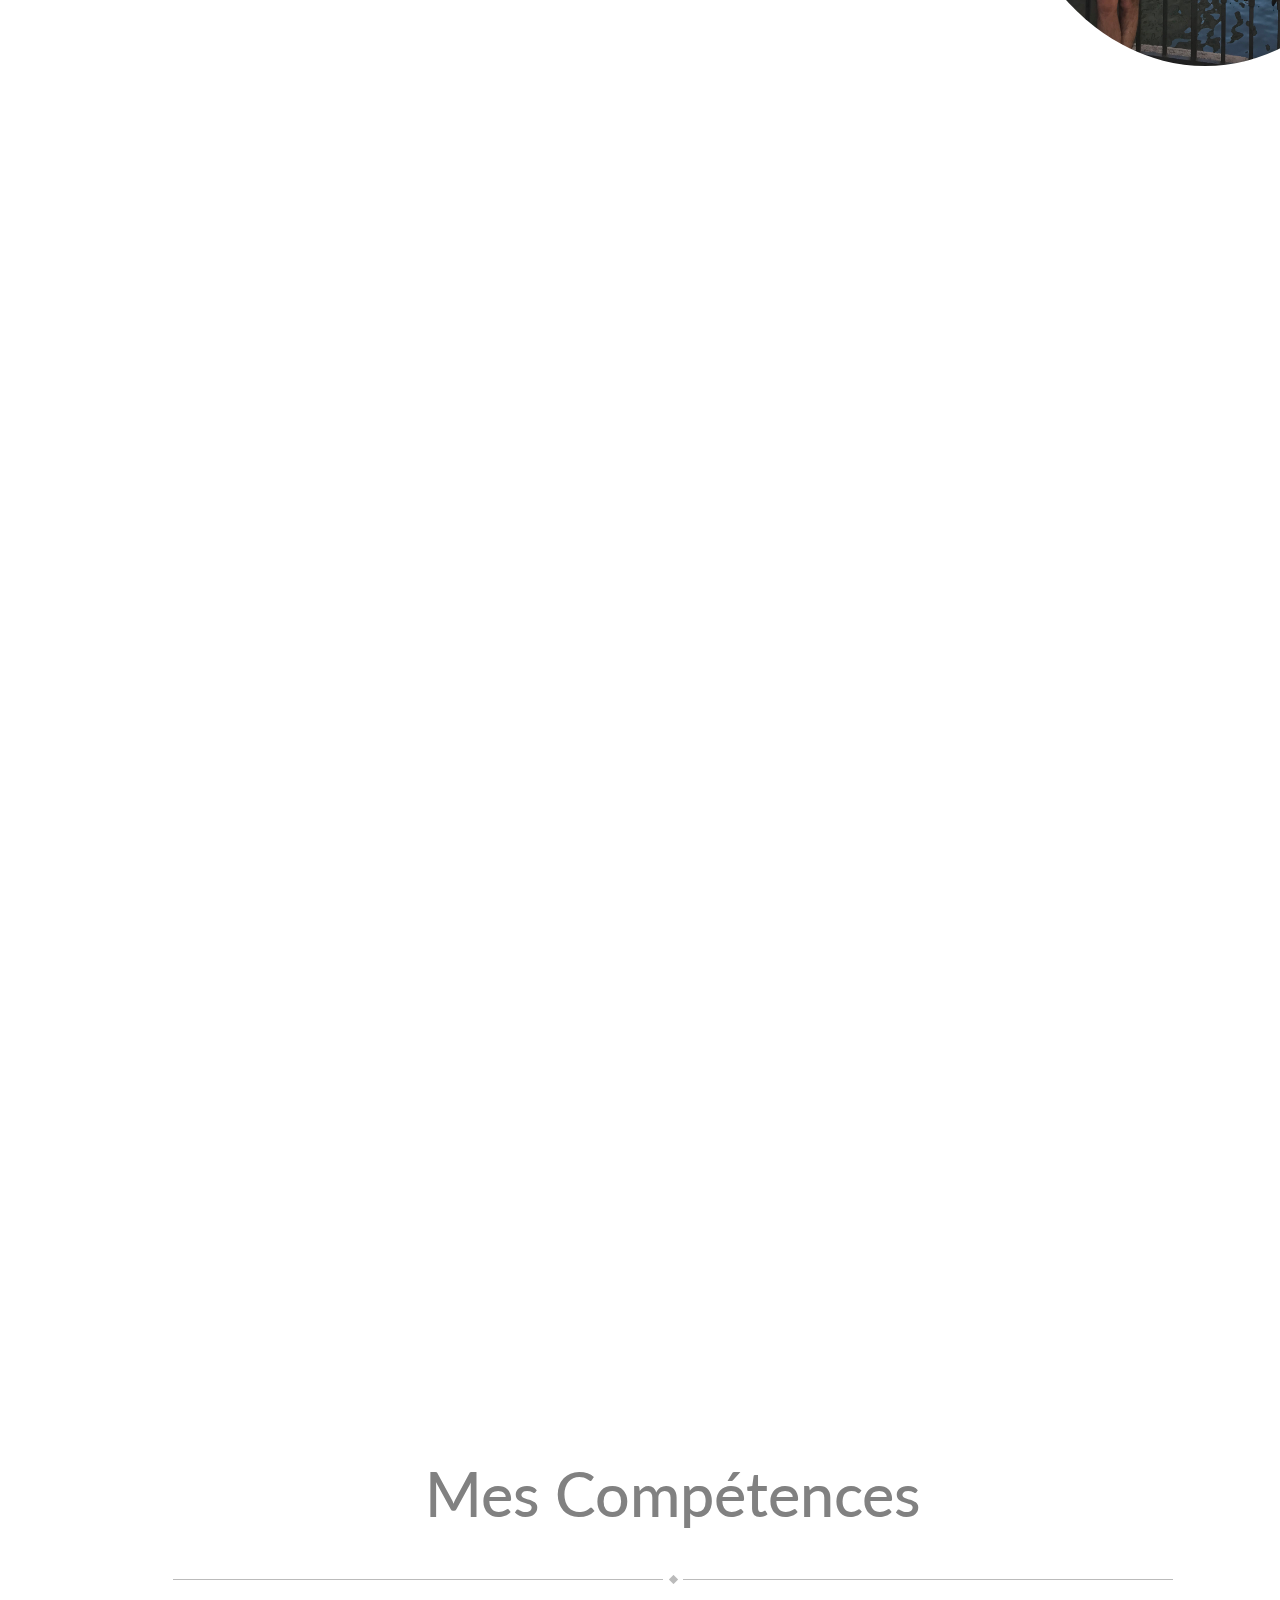
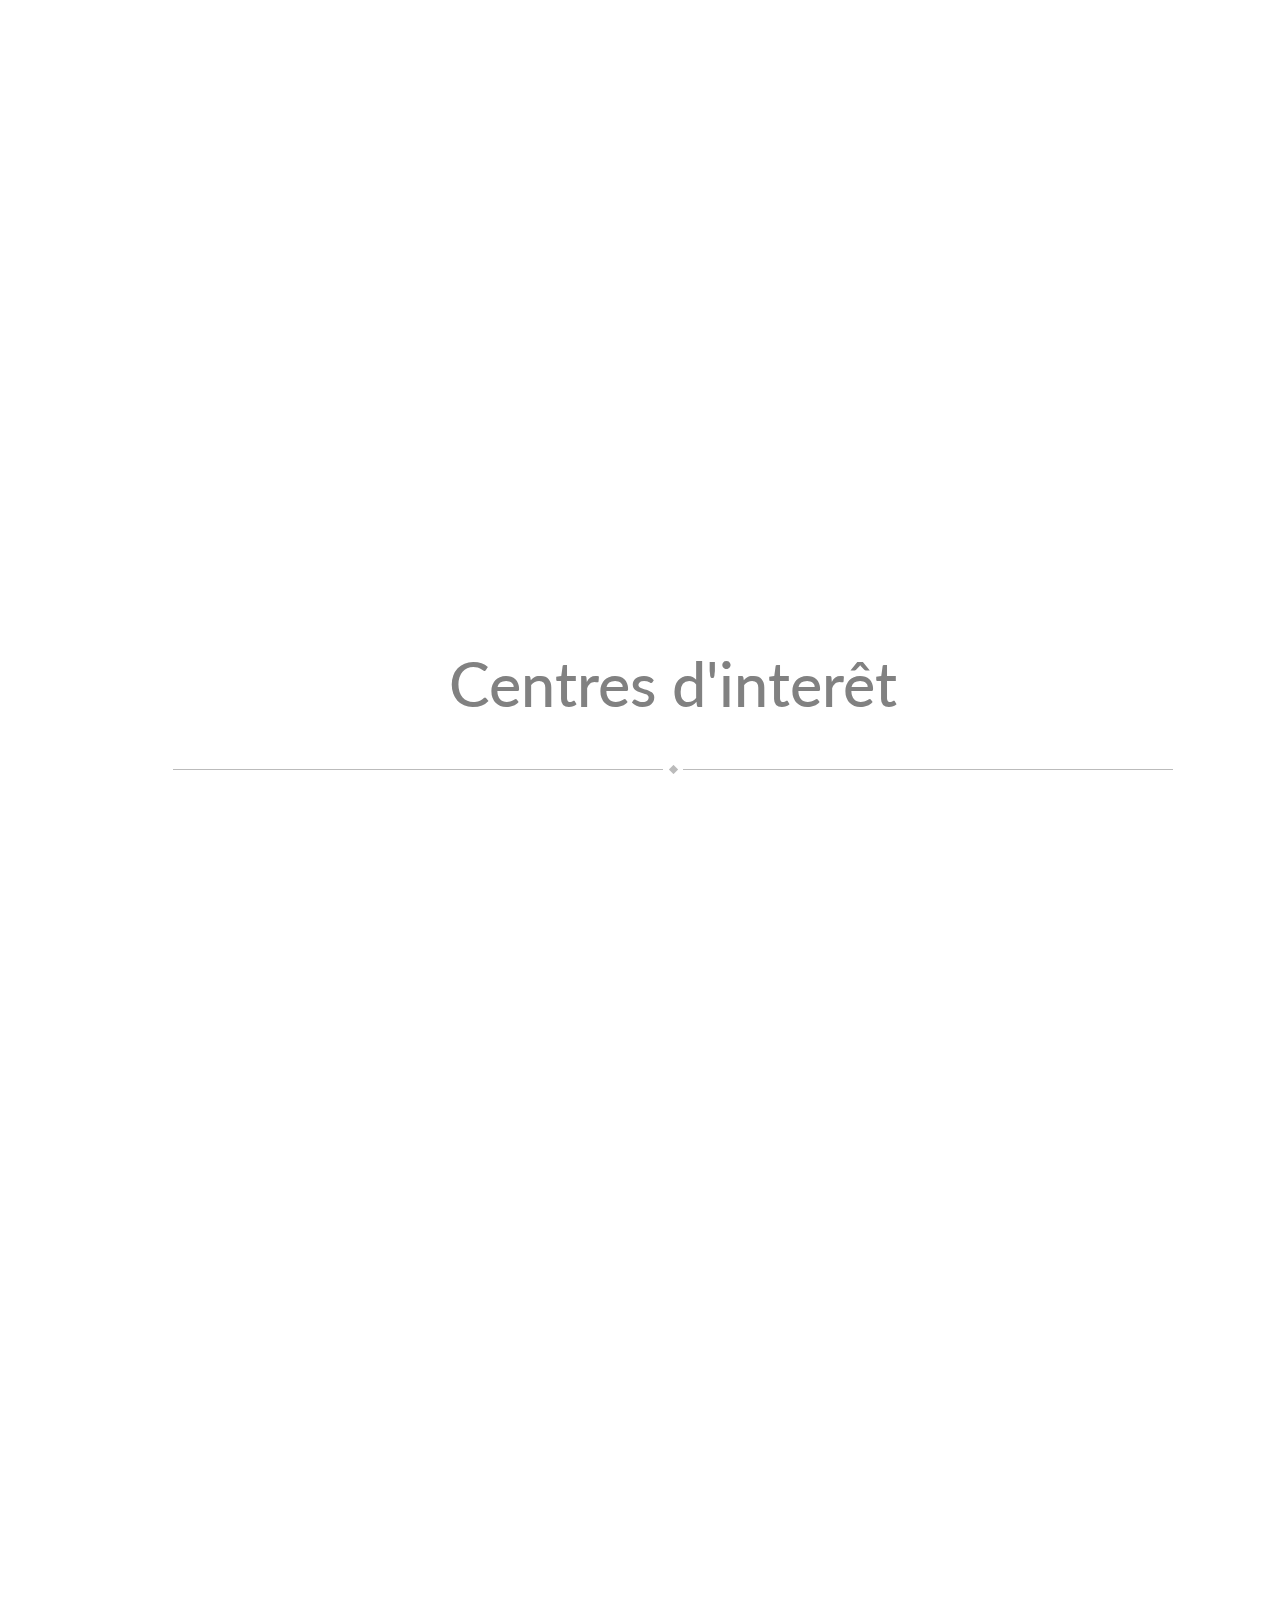
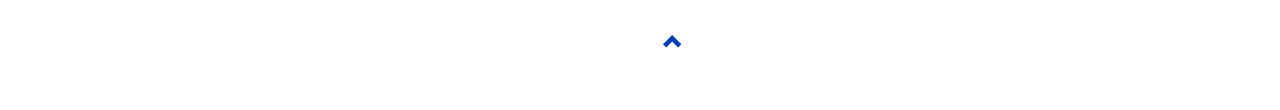
==== commit fc7a8888: "Ajout des centres d'interet" ====
--- a/html/index.html
+++ b/html/index.html
@@ -50,7 +50,8 @@
       <h1 style='margin-bottom:50px; margin-left:-150px;'>Présentation</h1><br>
       <img src="divider.png">
       <h4 style='margin-top:100px;'>Actuellement en poste de Devops chez Nokia</h4><br>
-      <p>TODO
+      <p>
+        27 ans - En Couple - Permis A & B 
       </p>
     </div>
     <div class="col-sm-4">
@@ -67,12 +68,16 @@
       <div class="col-sm-4" height="500">
         <img src="logo-Nokia.png" width="200" height="100" >
         <h4 style="color:white">DevOps</h4>
-        <p style='font-size: 1em; margin: 0px 10%;'> Cloud, Architecture, Automatisation, Containers, Orchestrateur </p>
+        <p style='font-size: 1em; margin: 0px 10%;'>Devops, Cloud, Architecture, Automatisation, Git </p>
+        <p style='font-size: 1em; margin: 0px 10%;'>Containers (Docker), Orchestrateur (kubernetes)</p>
+        <p style='font-size: 1em; margin: 0px 10%;'>Travail en équipe (10 personnes)</p>
       </div>
       <div class="col-sm-4" height="500">
         <img src="logo_ercom_Thales_White.png" width="200" height="100" >
         <h4 style="color:white">Support & Integration</h4>
-        <p style='font-size: 1em; margin: 0px 10%;'>Docker, Cloud, Automatisation, Réseau</p>
+        <p style='font-size: 1em; margin: 0px 10%;'>Support et Suivi Client, Suivi de Projets</p>
+        <p style='font-size: 1em; margin: 0px 10%;'>Containers, Cloud, Automatisation, Réseau</p>
+        <p style='font-size: 1em; margin: 0px 10%;'>Travail en équipe (4 personnes)</p>
       </div>
       <div class="col-sm-4" height="500">
         <img src="logo_ercom_Thales_White.png" width="200" height="100" >
@@ -169,6 +174,35 @@
       </div>
     </div>
 </div>
+<div id="contact" class="container-fluid text-center" style='height:900px; margin-bottom:100px;'>
+    <h1>Centres d'interêt</h1>
+    <br>
+    <img src="divider.png">
+    <br><br>
+    <div class="row slideanim" style='margin-top:60px;'>
+      <div class="col-sm-4" style='height:200px;' >
+        <img src="logo_interet/musique.png" width="150px" height="150px">
+      </div>
+      <div class="col-sm-4" style='height:200px;'>
+        <img src="logo_interet/cinema.png" width="150px" height="150px">
+      </div>
+      <div class="col-sm-4" style='height:200px;'>
+        <img src="logo_interet/game.png" width="150px" height="100px">
+      </div>
+    </div>
+    <br><br>
+    <div class="row slideanim" style="margin-top:50px">
+      <div class="col-sm-4" style='height:200px;'>
+        <img src="logo_interet/lesmiles.png" width="400px" height="100px">
+      </div>
+      <div class="col-sm-4" style='height:200px;'>
+        <img src="logo_interet/muscu.png" width="150px" height="150px">
+      </div>
+      <div class="col-sm-4" style='height:200px;'>
+          <img src="logo_interet/apple.png" width="150px" height="150px">
+        </div>
+    </div>
+  </div>
 <!--<div id='formation' class="jumbotron parallax-formation text-center" data-parallax="scroll" data-image-src="etude.jpg" style='height:1500px;'>
     <div>
       <h1 style='color:white; margin-bottom:50px; margin-top:40px;'>Formation</h1>
@@ -214,7 +248,7 @@
   <a href="#myPage" title="To Top">
     <span class="glyphicon glyphicon-chevron-up"></span>
   </a>
-  <p><img src="linkedin.png"> Mon profil <a href="https://fr.linkedin.com/in/jérémy-tetu-538b5b122" title="lien linkedin">LinkedIn</a>  </p>
+  <!-- <p><img src="linkedin.png"> Mon profil <a href="https://fr.linkedin.com/in/jérémy-tetu-538b5b122" title="lien linkedin">LinkedIn</a>  </p> -->
 </footer>
 
 
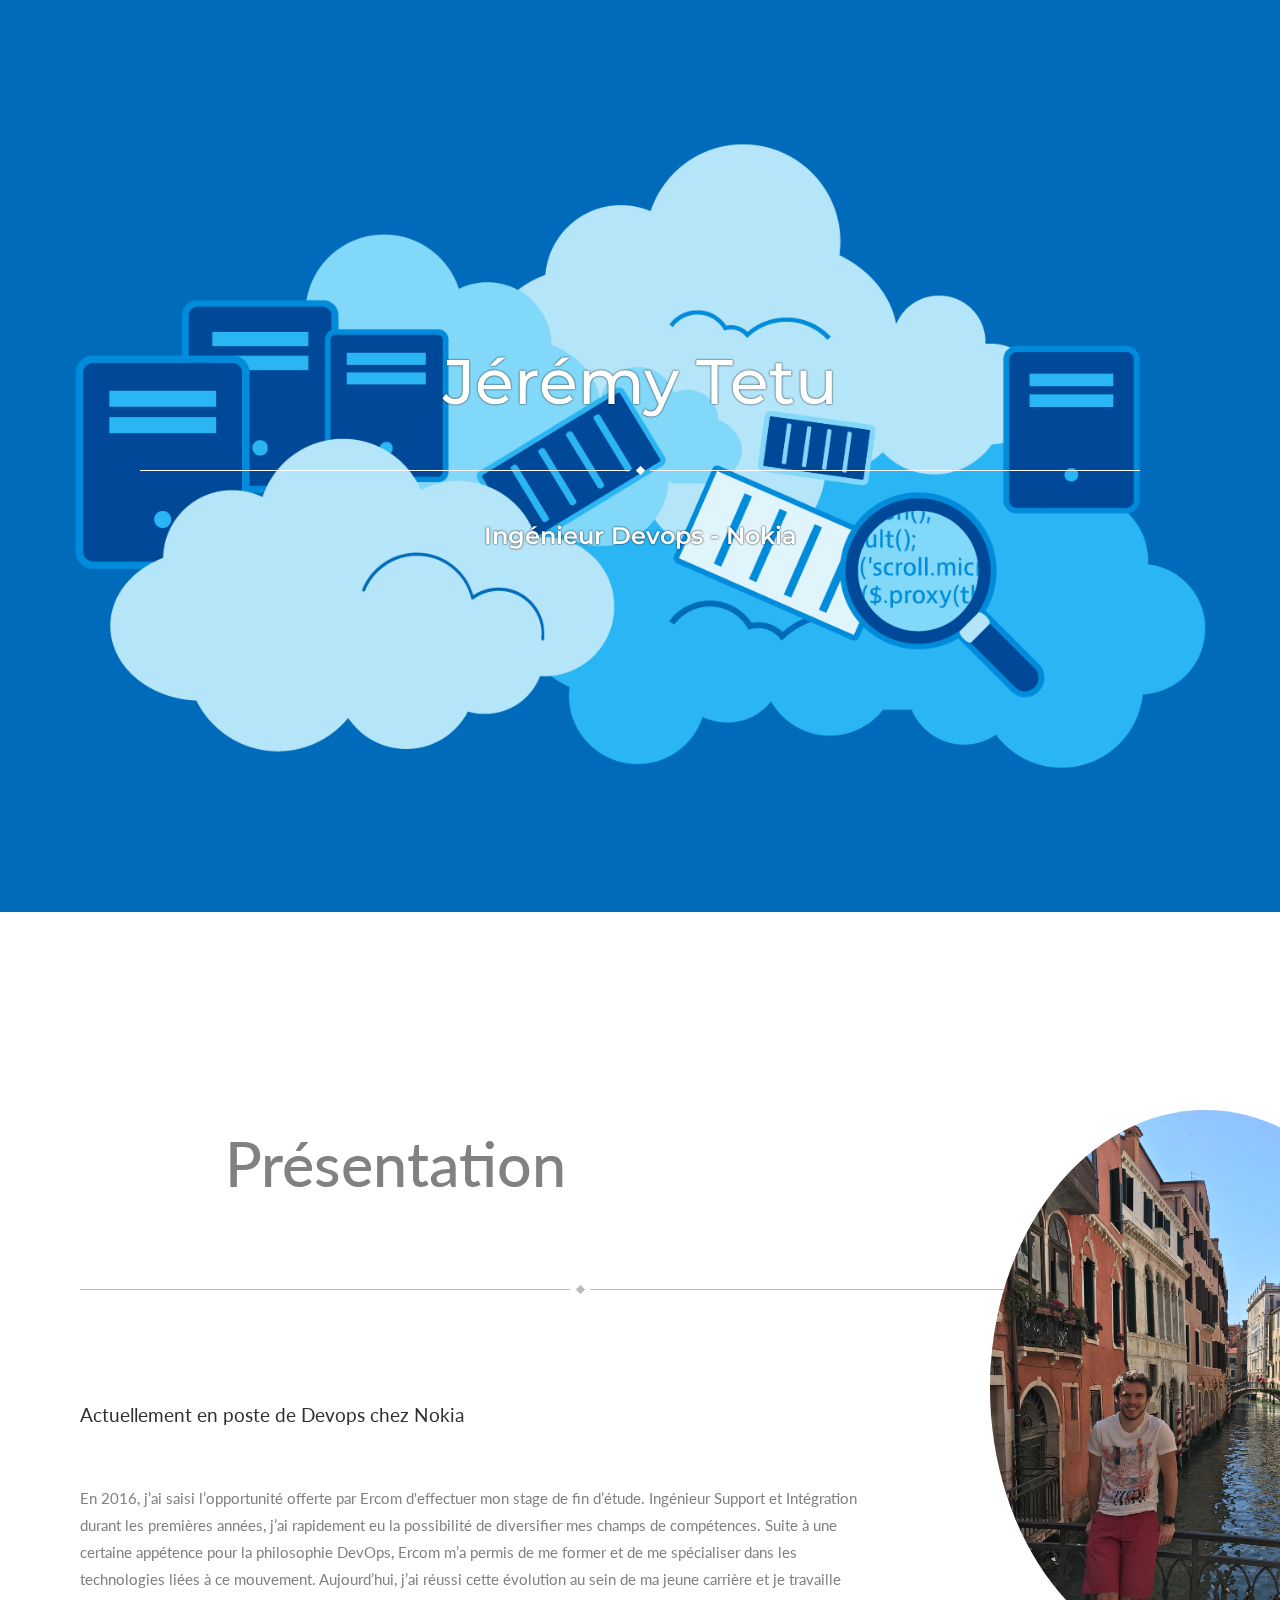
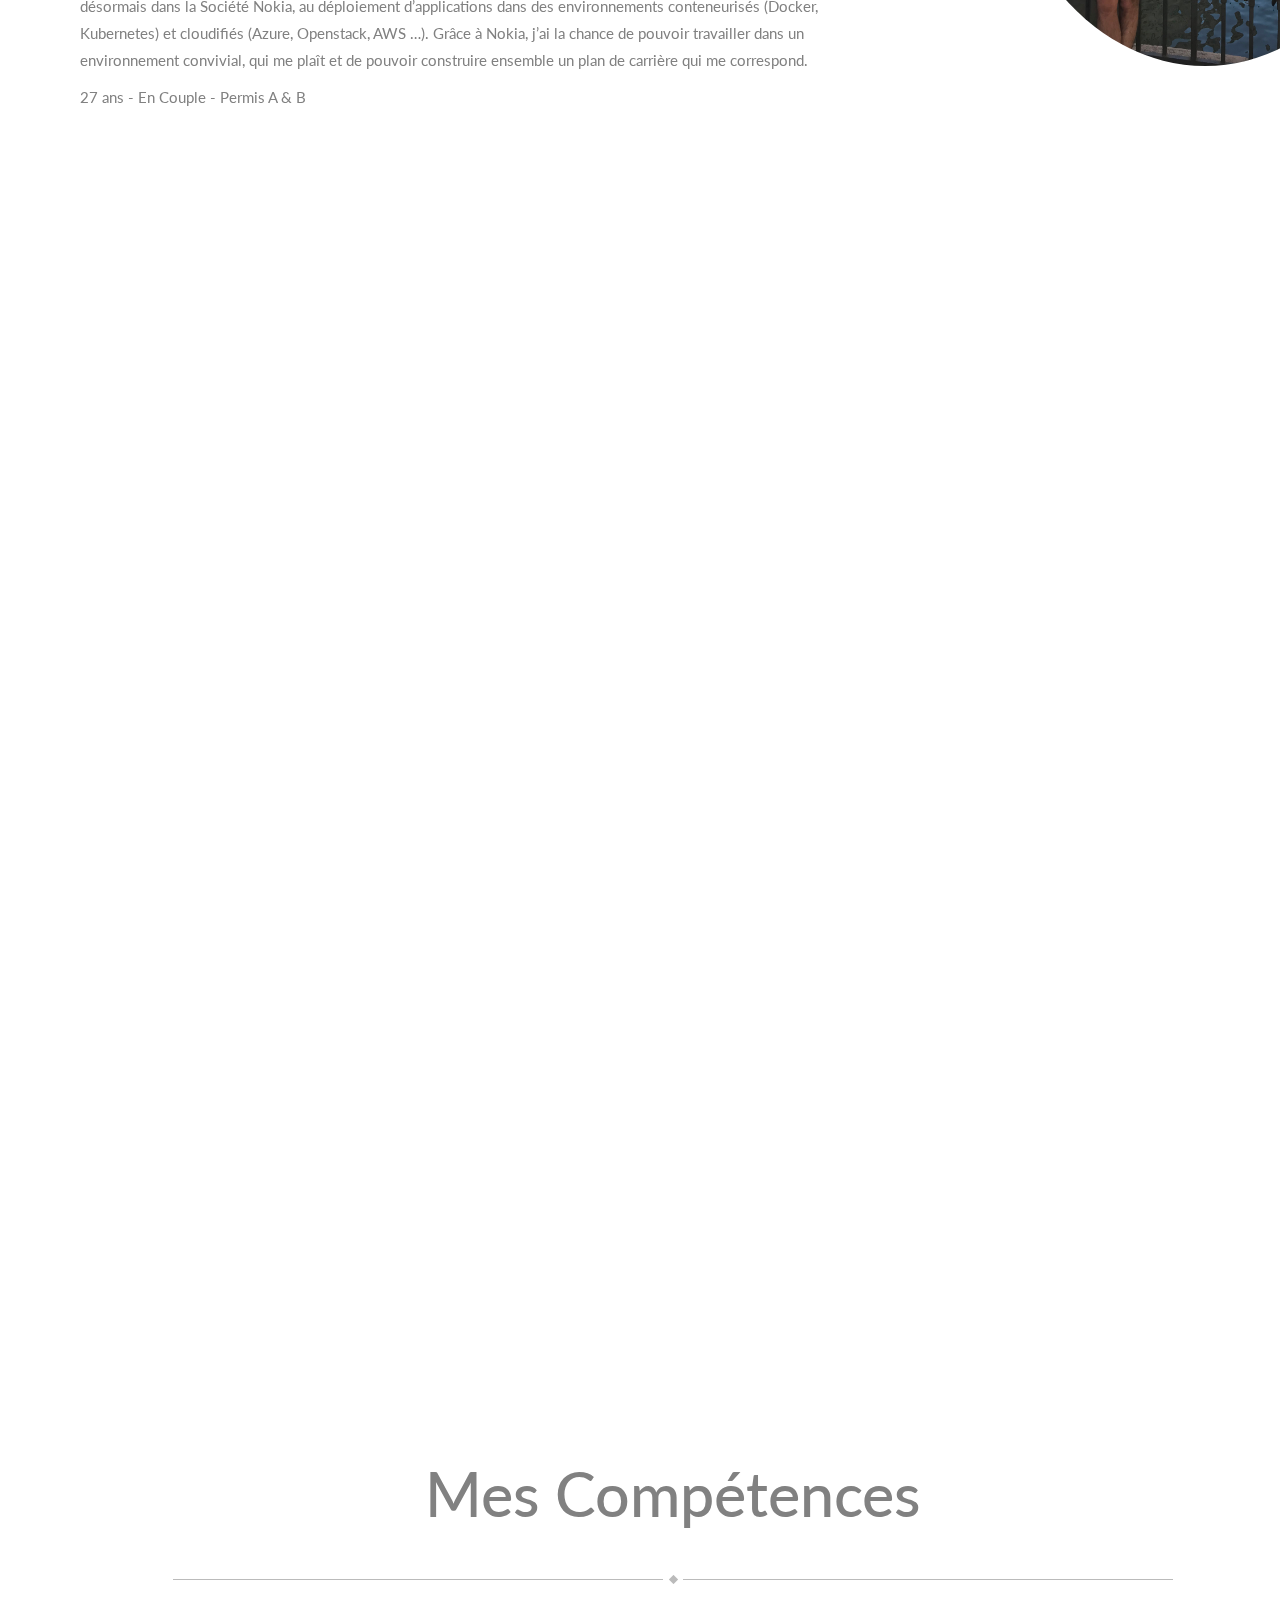
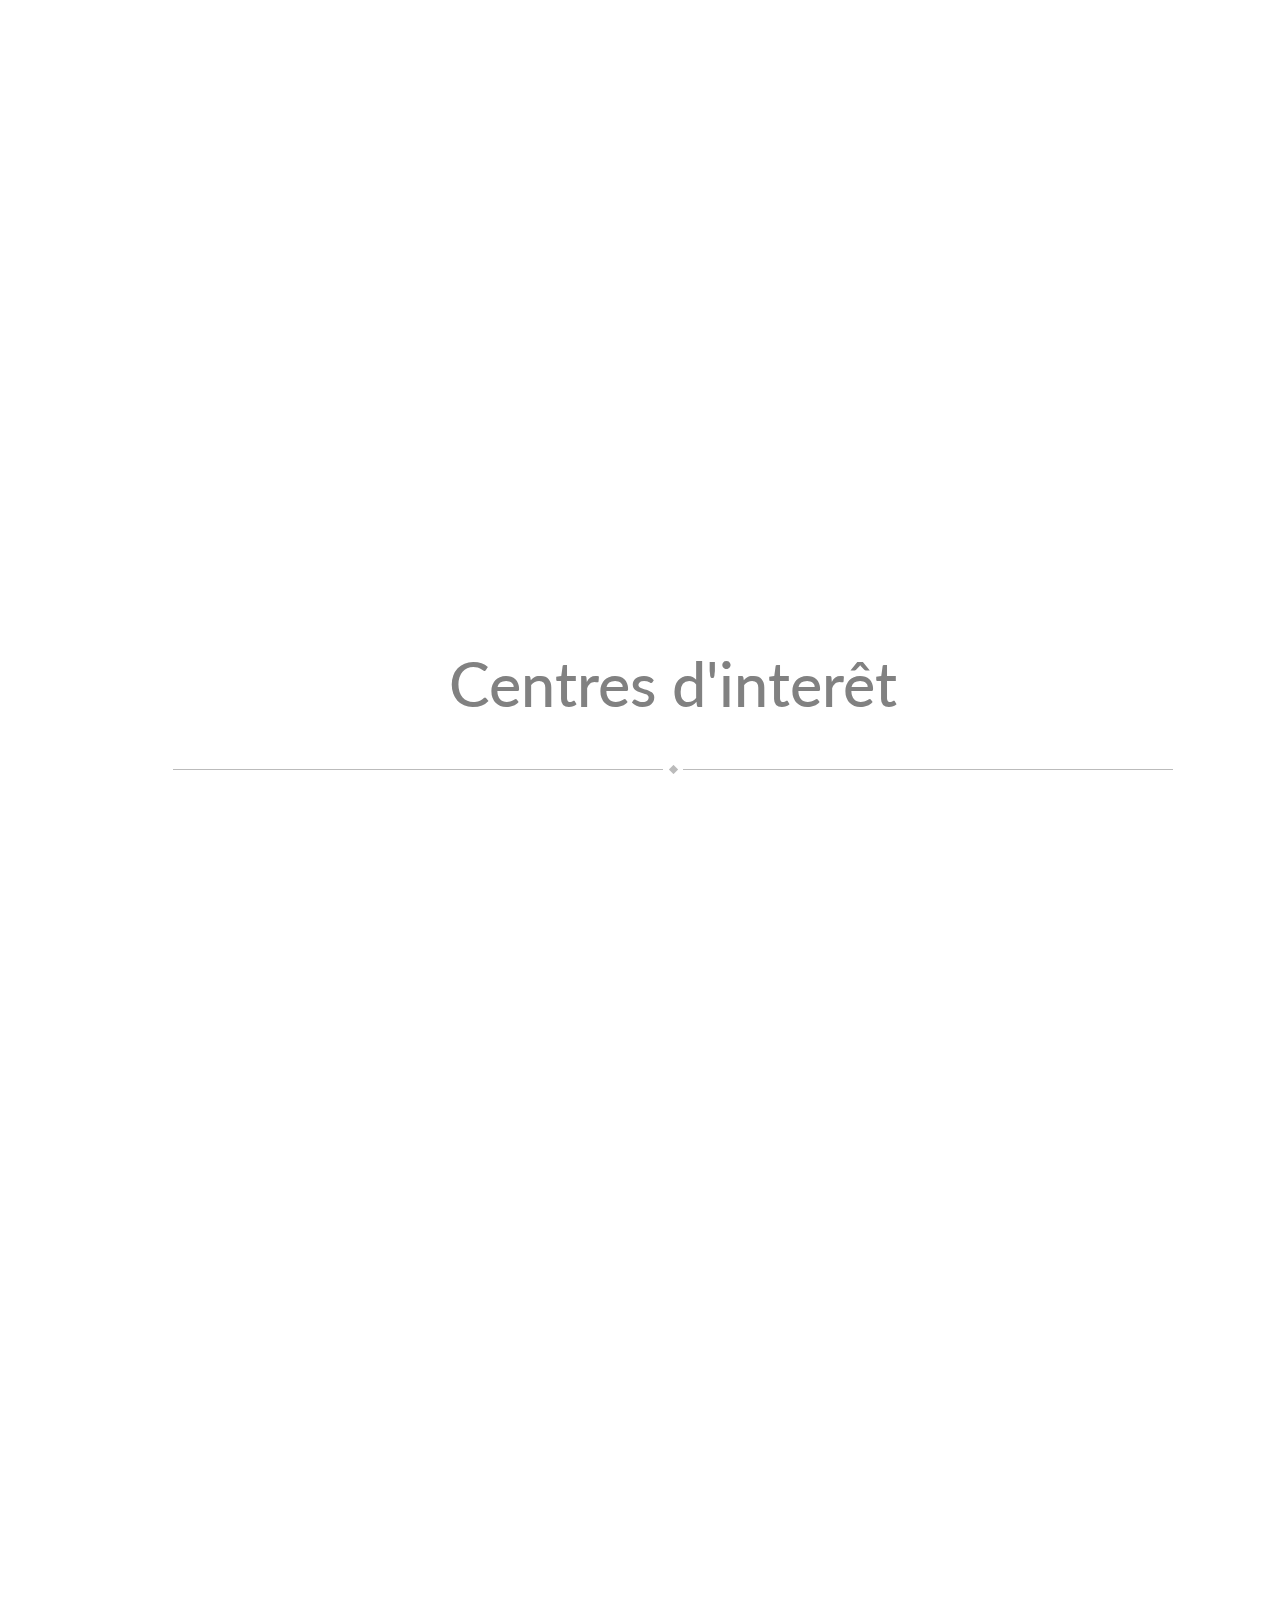
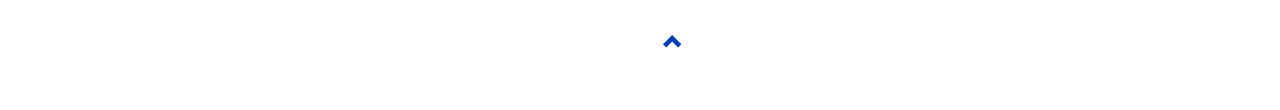
==== commit 1049ae02: "add description" ====
--- a/html/index.html
+++ b/html/index.html
@@ -50,9 +50,8 @@
       <h1 style='margin-bottom:50px; margin-left:-150px;'>Présentation</h1><br>
       <img src="divider.png">
       <h4 style='margin-top:100px;'>Actuellement en poste de Devops chez Nokia</h4><br>
-      <p>
-        27 ans - En Couple - Permis A & B 
-      </p>
+      <p>En 2016, j’ai saisi l’opportunité offerte par Ercom d'effectuer mon stage de fin d’étude. Ingénieur Support et Intégration durant les premières années, j’ai rapidement eu la possibilité de diversifier mes champs de compétences. Suite à une certaine appétence pour la philosophie DevOps, Ercom m’a permis de me former et de me spécialiser dans les technologies liées à ce mouvement. Aujourd’hui, j’ai réussi cette évolution au sein de ma jeune carrière et je travaille désormais dans la Société Nokia, au déploiement d’applications dans des environnements conteneurisés (Docker, Kubernetes) et cloudifiés (Azure, Openstack, AWS …). Grâce à Nokia, j’ai la chance de pouvoir travailler dans un environnement convivial, qui me plaît et de pouvoir construire ensemble un plan de carrière qui me correspond.</p>
+      <p>27 ans - En Couple - Permis A & B </p>
     </div>
     <div class="col-sm-4">
       <div style='margin-left:100px;'><img src="photoVenise.jpg" class="img-circle" width="430" height="556" ></div>
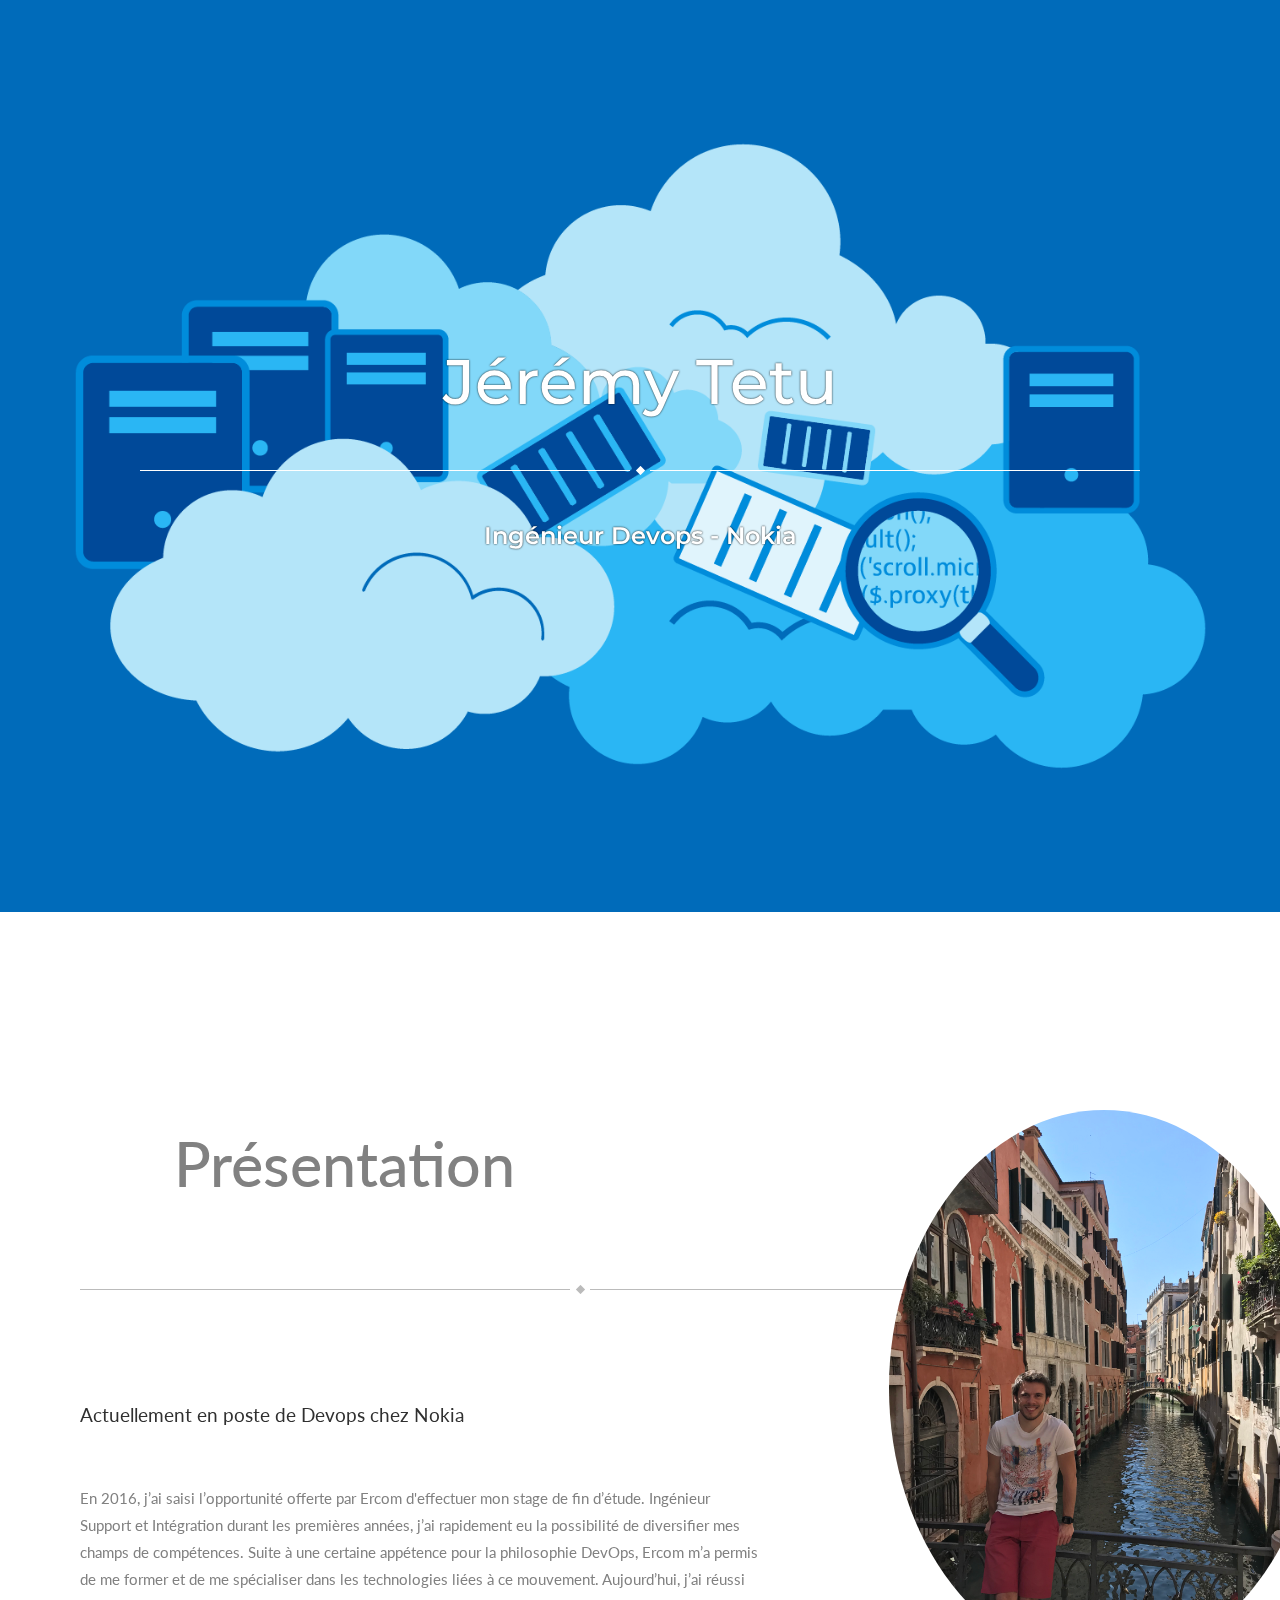
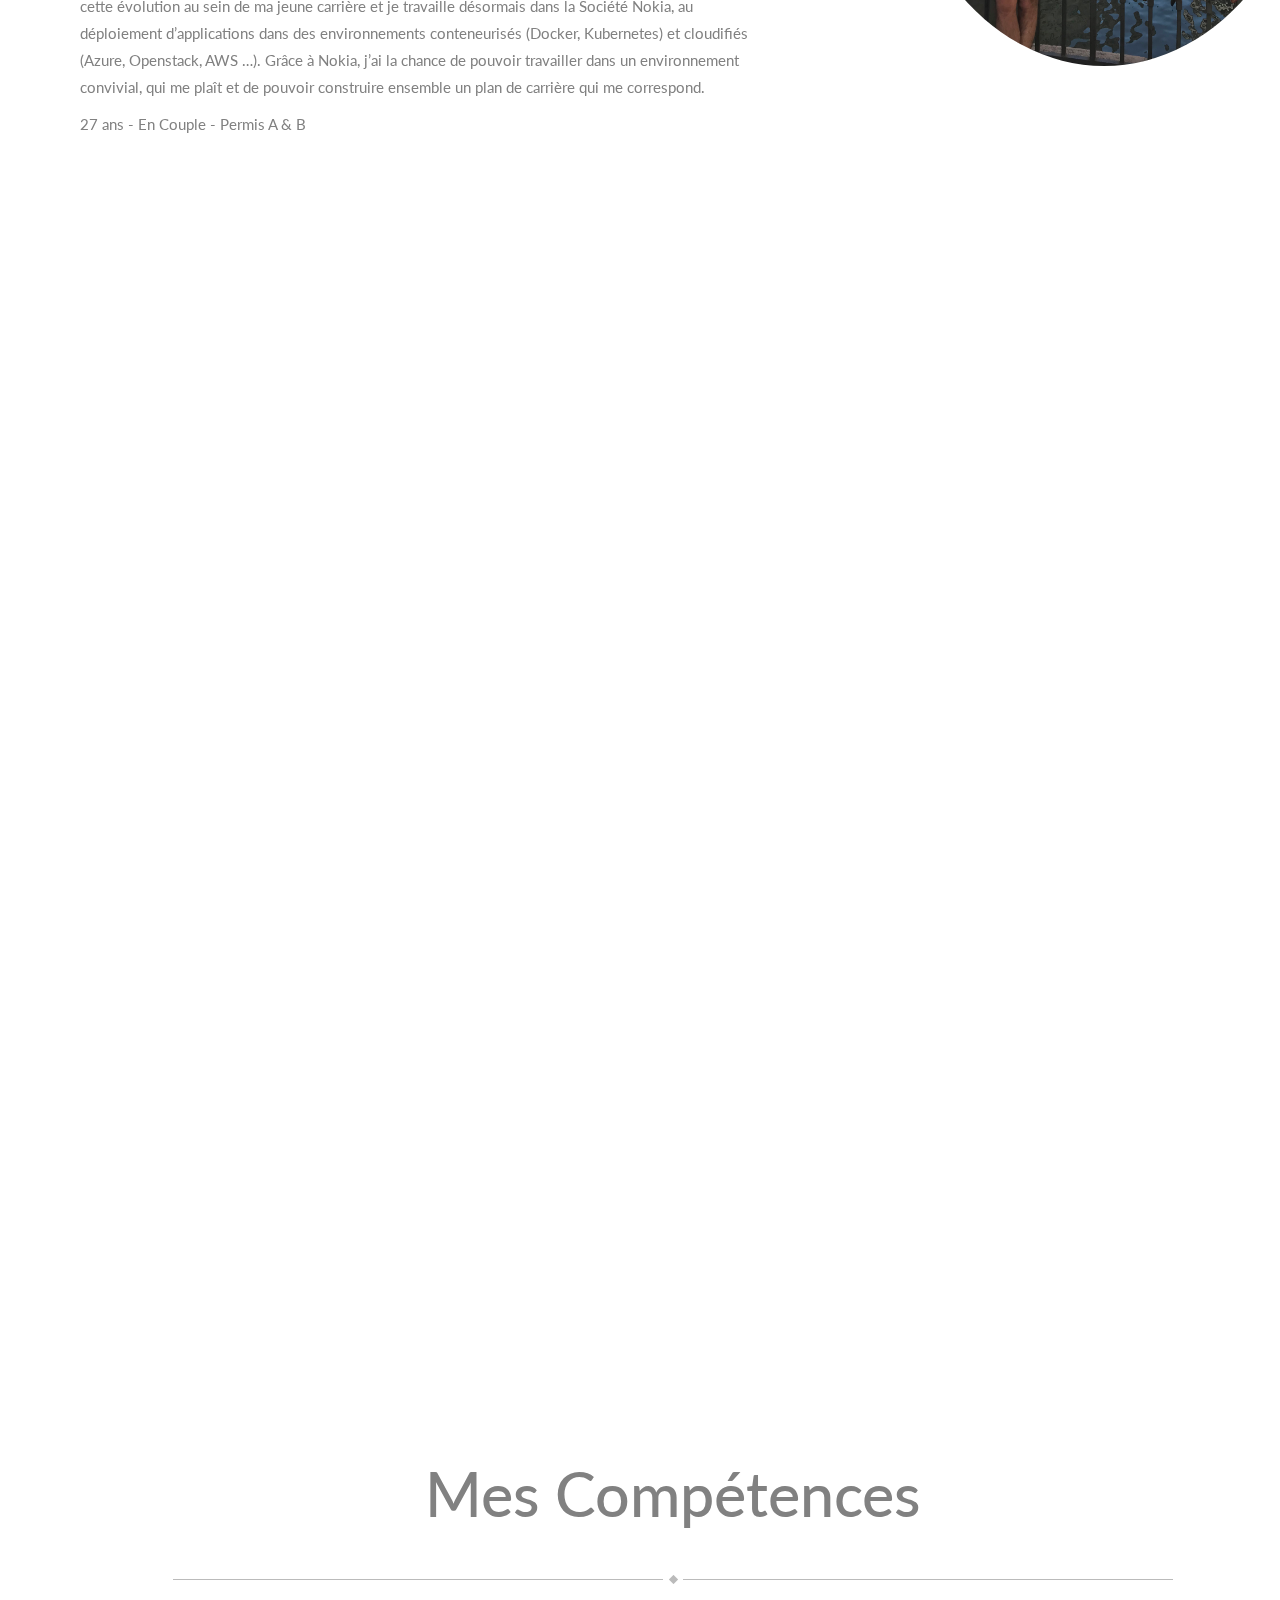
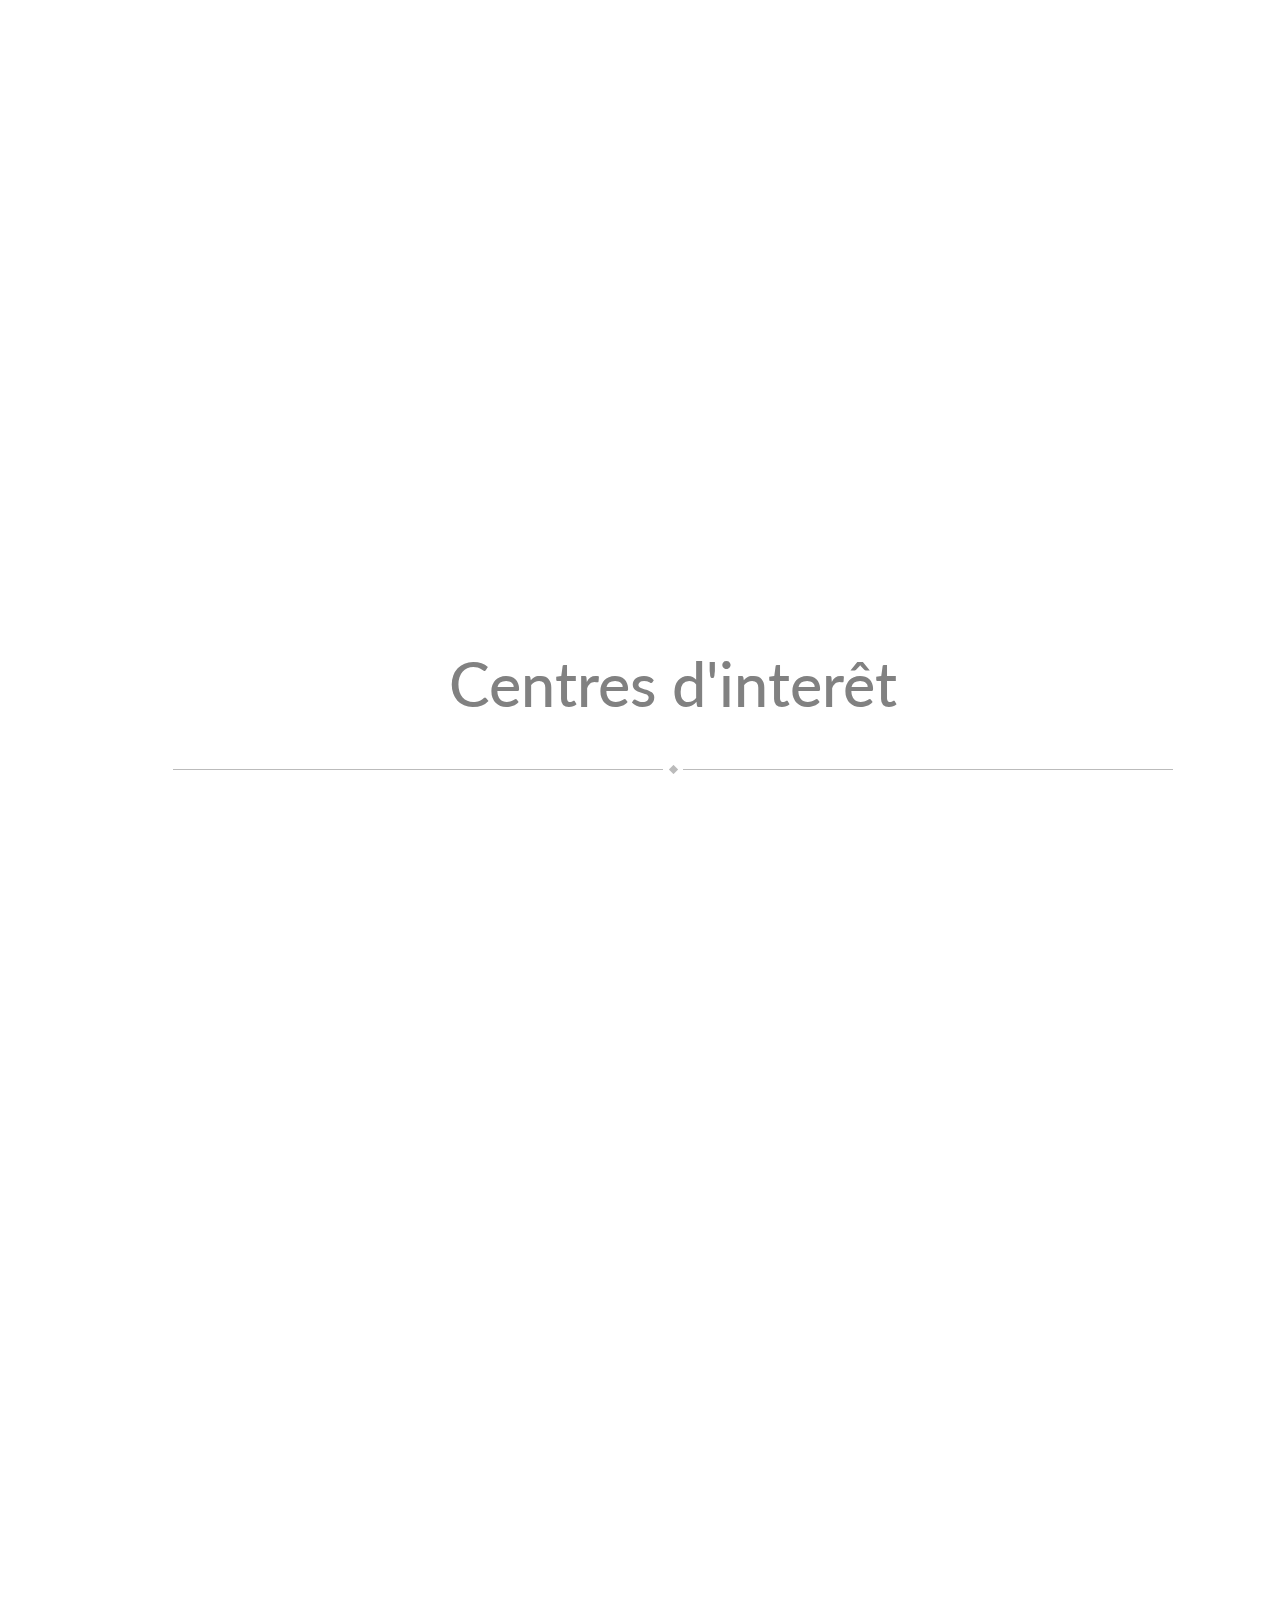
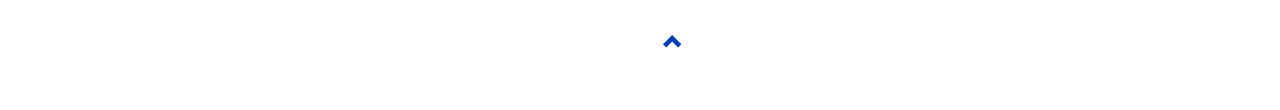
==== commit 219a9d73: "fixed image" ====
--- a/html/index.html
+++ b/html/index.html
@@ -46,7 +46,7 @@
 <!-- Container (About Section) -->
 <div id="about" class="container-fluid">
   <div class="row">
-    <div class="col-sm-8">
+    <div class="col-sm-7">
       <h1 style='margin-bottom:50px; margin-left:-150px;'>Présentation</h1><br>
       <img src="divider.png">
       <h4 style='margin-top:100px;'>Actuellement en poste de Devops chez Nokia</h4><br>
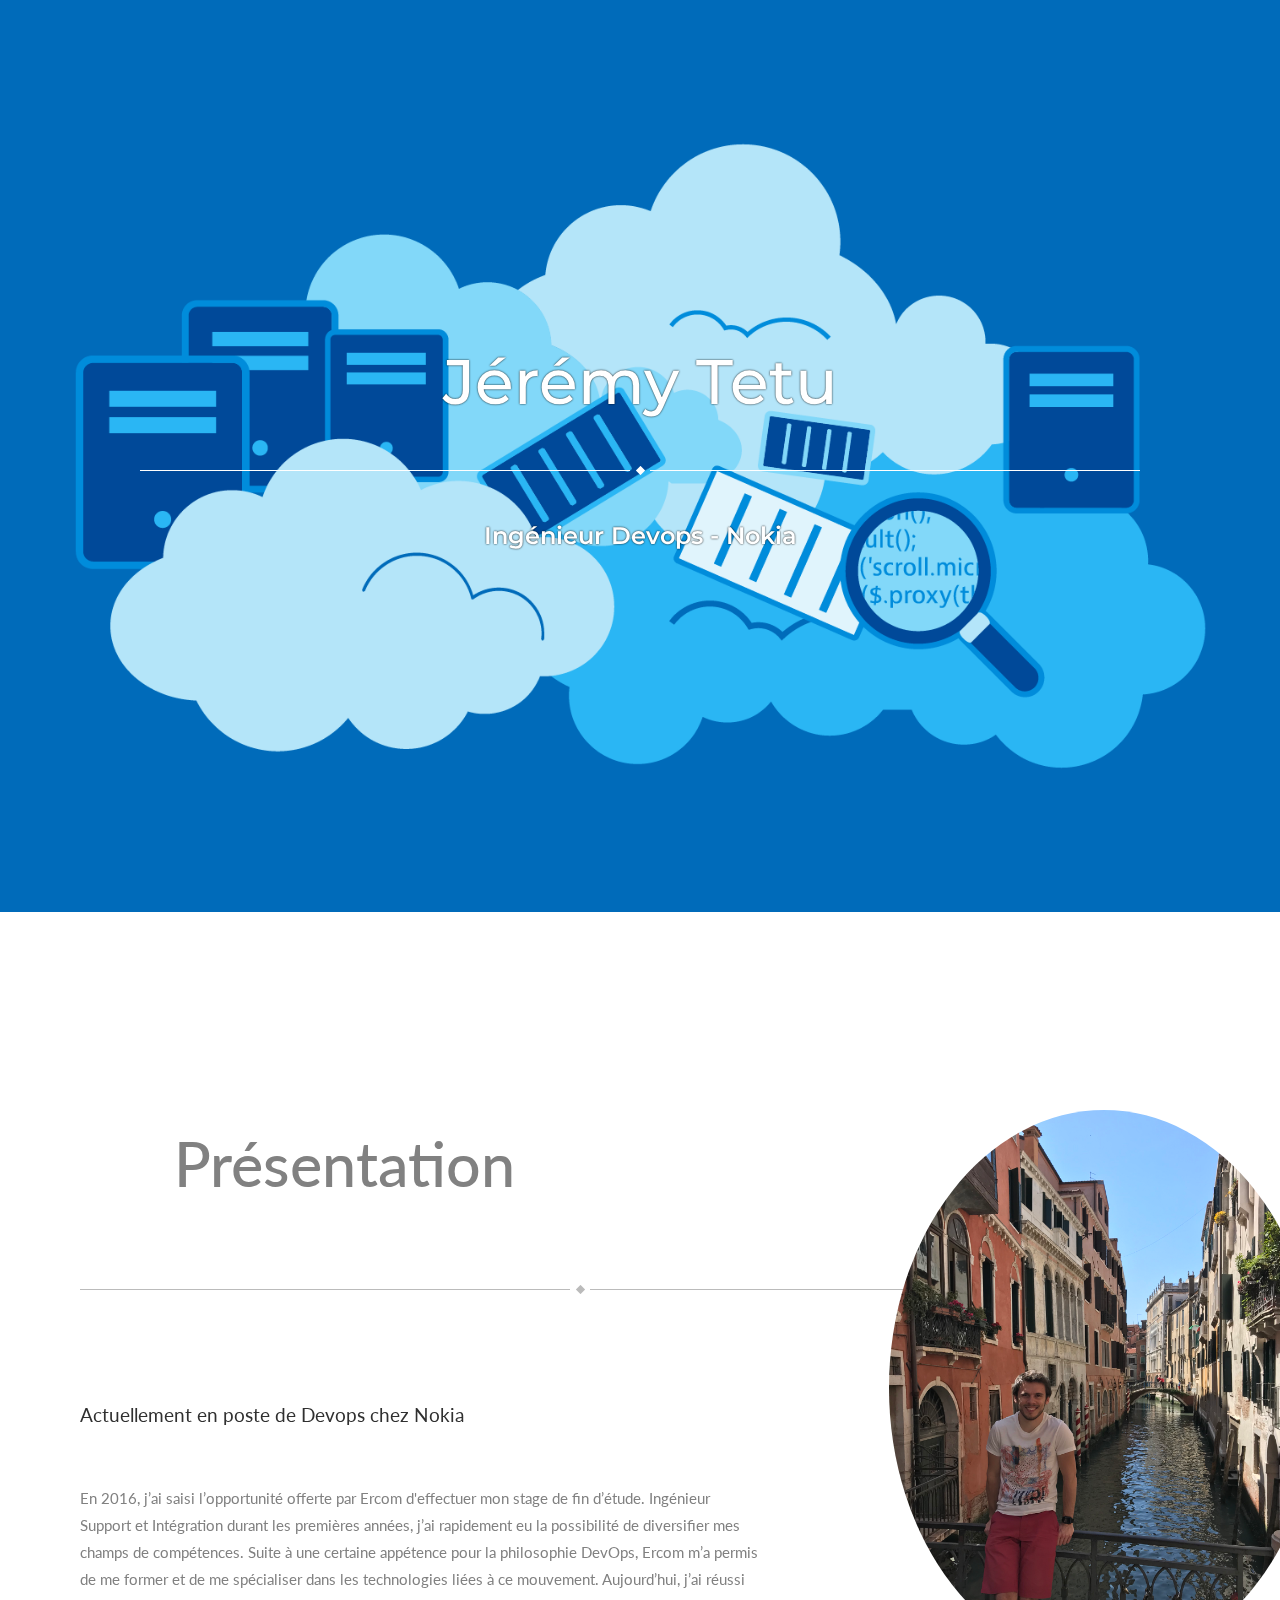
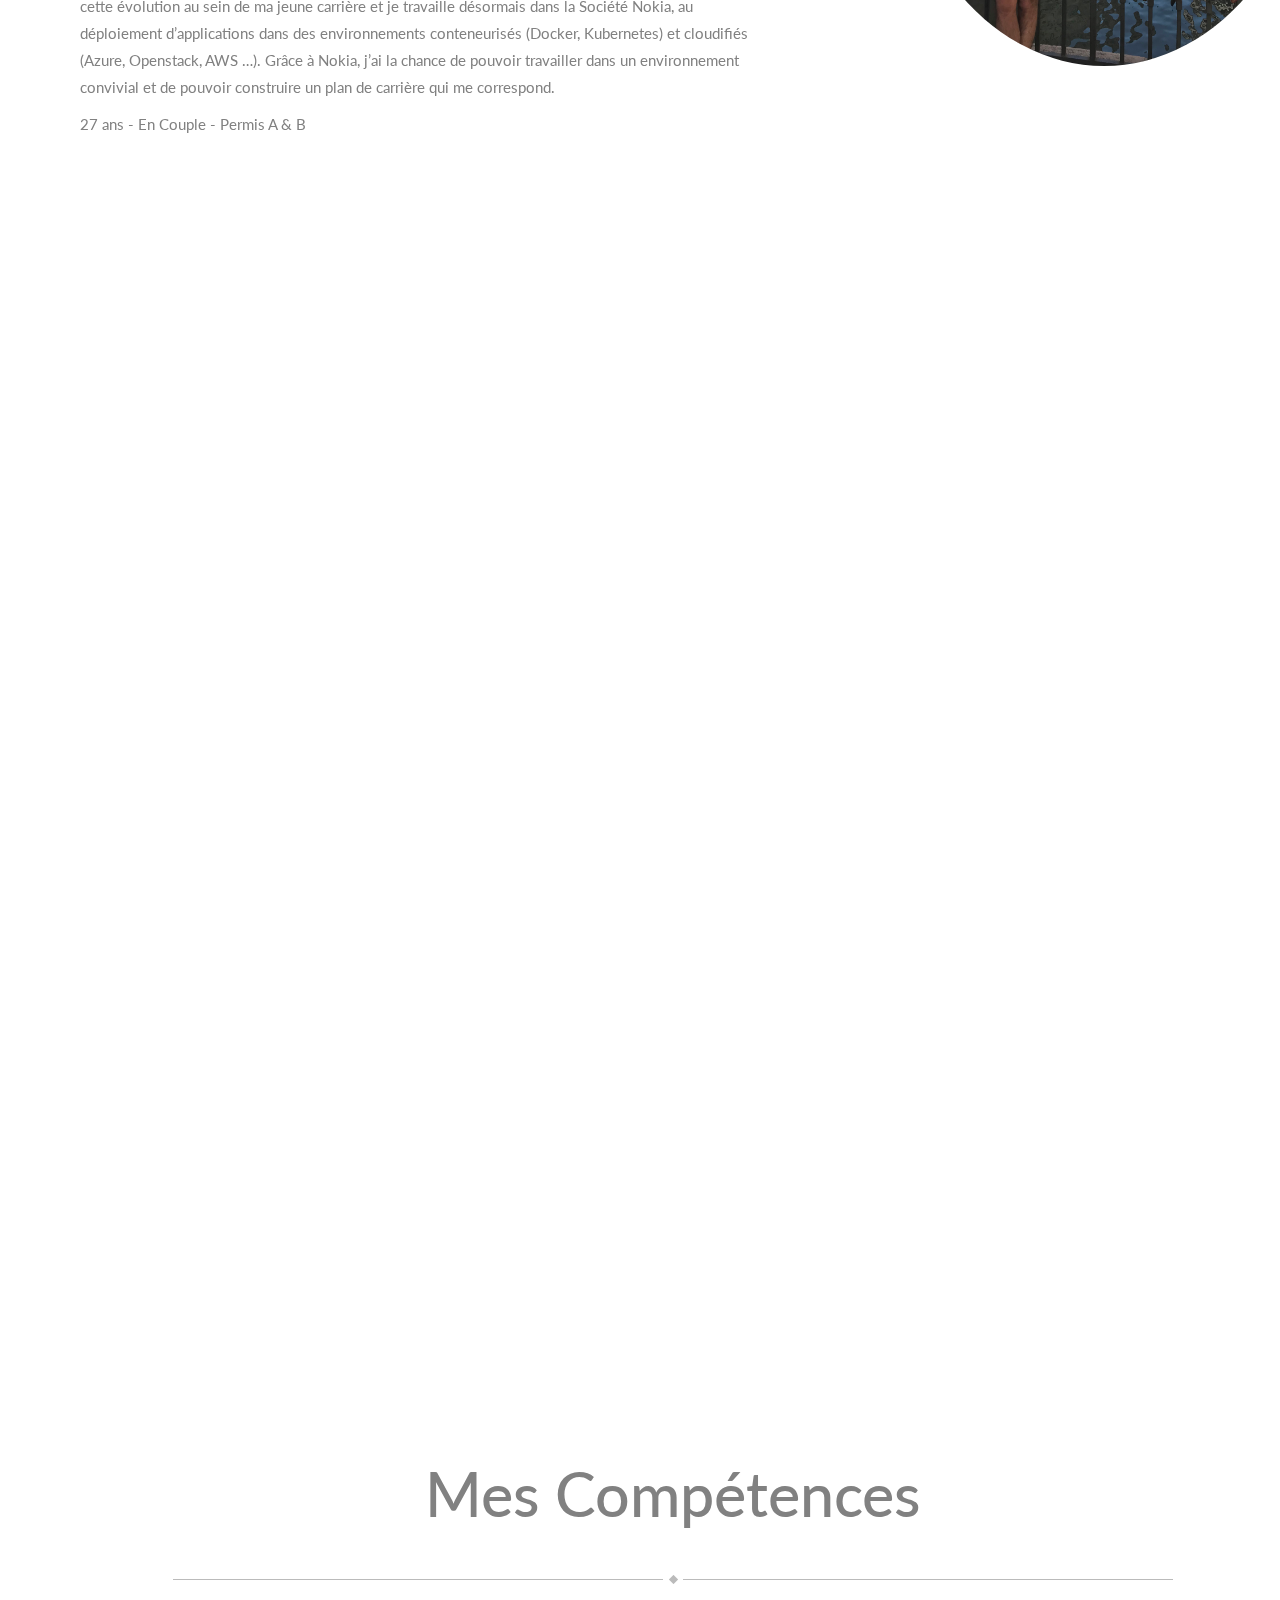
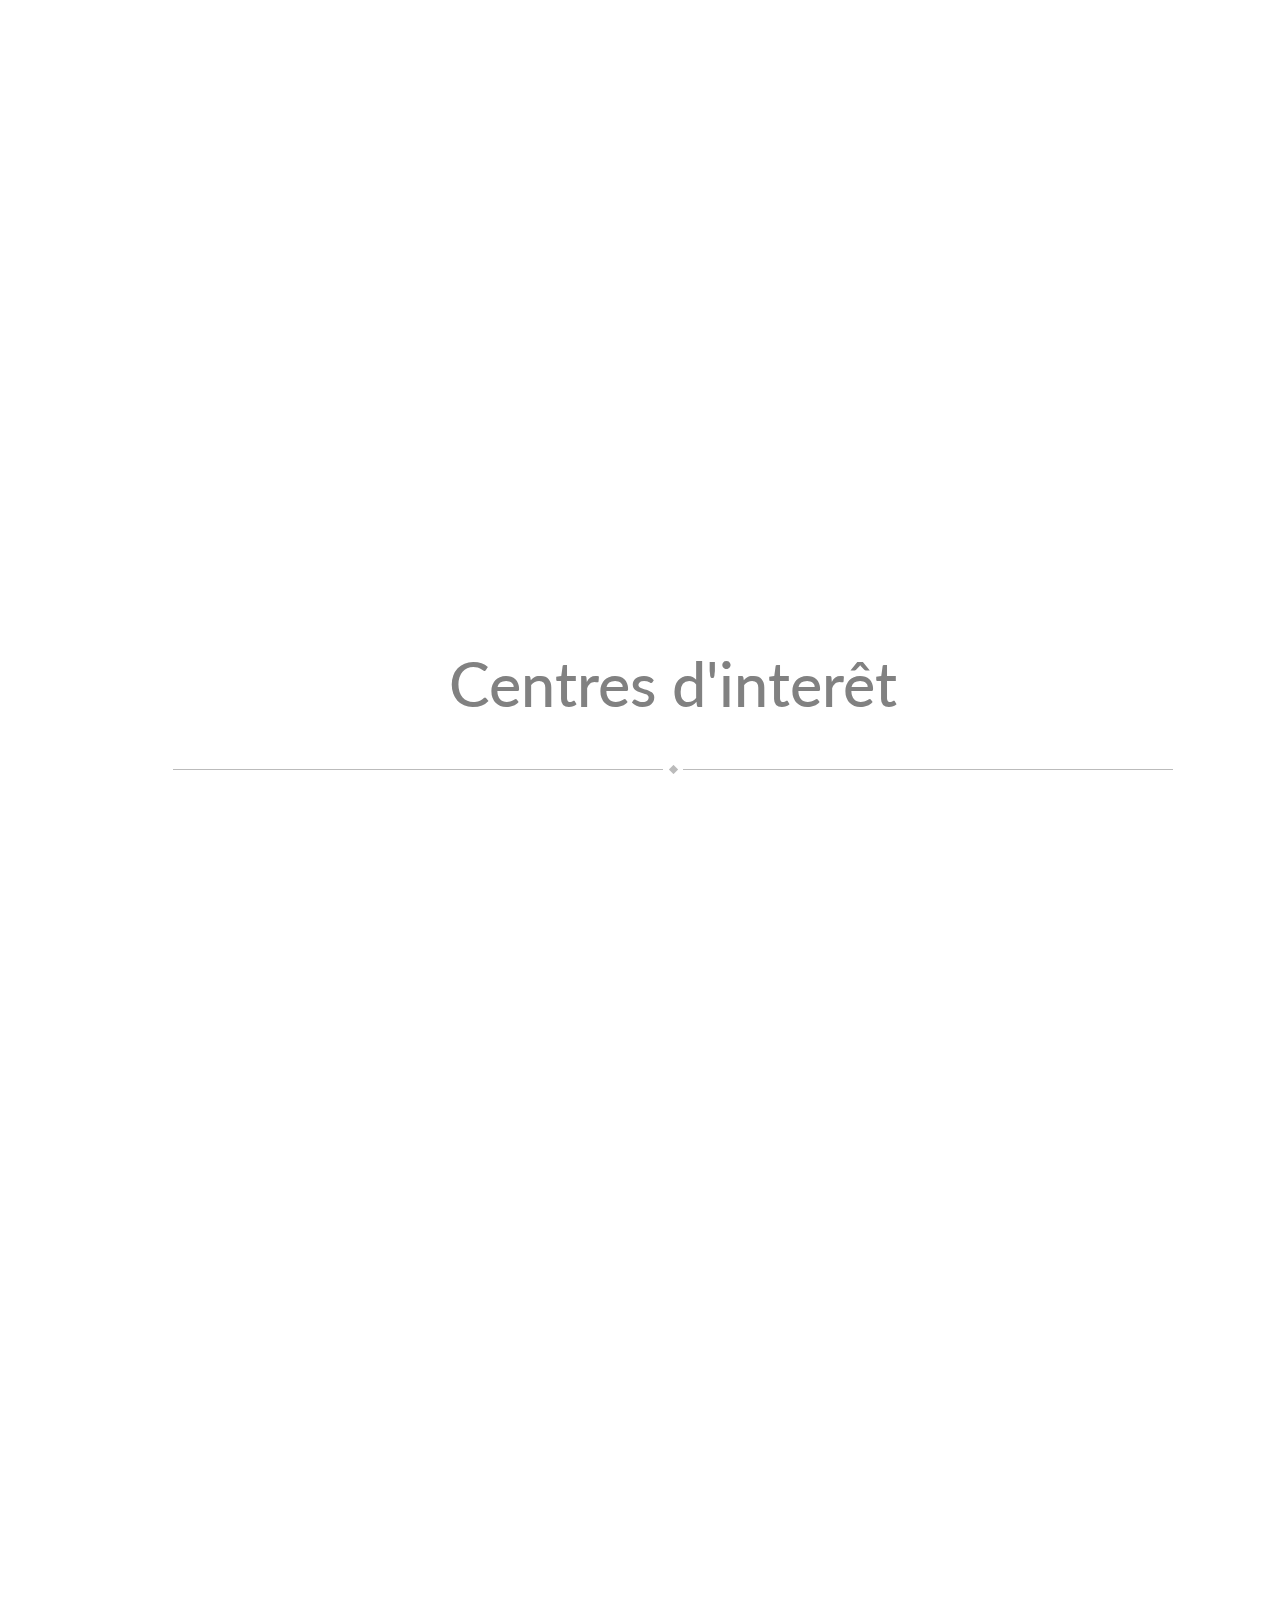
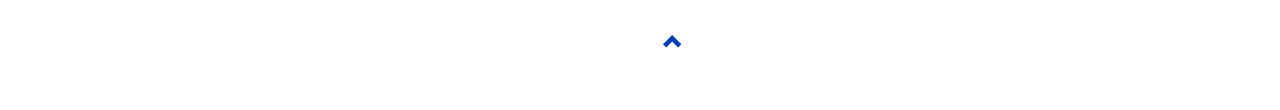
==== commit f74a3ce5: "change description" ====
--- a/html/index.html
+++ b/html/index.html
@@ -50,7 +50,7 @@
       <h1 style='margin-bottom:50px; margin-left:-150px;'>Présentation</h1><br>
       <img src="divider.png">
       <h4 style='margin-top:100px;'>Actuellement en poste de Devops chez Nokia</h4><br>
-      <p>En 2016, j’ai saisi l’opportunité offerte par Ercom d'effectuer mon stage de fin d’étude. Ingénieur Support et Intégration durant les premières années, j’ai rapidement eu la possibilité de diversifier mes champs de compétences. Suite à une certaine appétence pour la philosophie DevOps, Ercom m’a permis de me former et de me spécialiser dans les technologies liées à ce mouvement. Aujourd’hui, j’ai réussi cette évolution au sein de ma jeune carrière et je travaille désormais dans la Société Nokia, au déploiement d’applications dans des environnements conteneurisés (Docker, Kubernetes) et cloudifiés (Azure, Openstack, AWS …). Grâce à Nokia, j’ai la chance de pouvoir travailler dans un environnement convivial, qui me plaît et de pouvoir construire ensemble un plan de carrière qui me correspond.</p>
+      <p>En 2016, j’ai saisi l’opportunité offerte par Ercom d'effectuer mon stage de fin d’étude. Ingénieur Support et Intégration durant les premières années, j’ai rapidement eu la possibilité de diversifier mes champs de compétences. Suite à une certaine appétence pour la philosophie DevOps, Ercom m’a permis de me former et de me spécialiser dans les technologies liées à ce mouvement. Aujourd’hui, j’ai réussi cette évolution au sein de ma jeune carrière et je travaille désormais dans la Société Nokia, au déploiement d’applications dans des environnements conteneurisés (Docker, Kubernetes) et cloudifiés (Azure, Openstack, AWS …). Grâce à Nokia, j’ai la chance de pouvoir travailler dans un environnement convivial et de pouvoir construire un plan de carrière qui me correspond.</p>
       <p>27 ans - En Couple - Permis A & B </p>
     </div>
     <div class="col-sm-4">
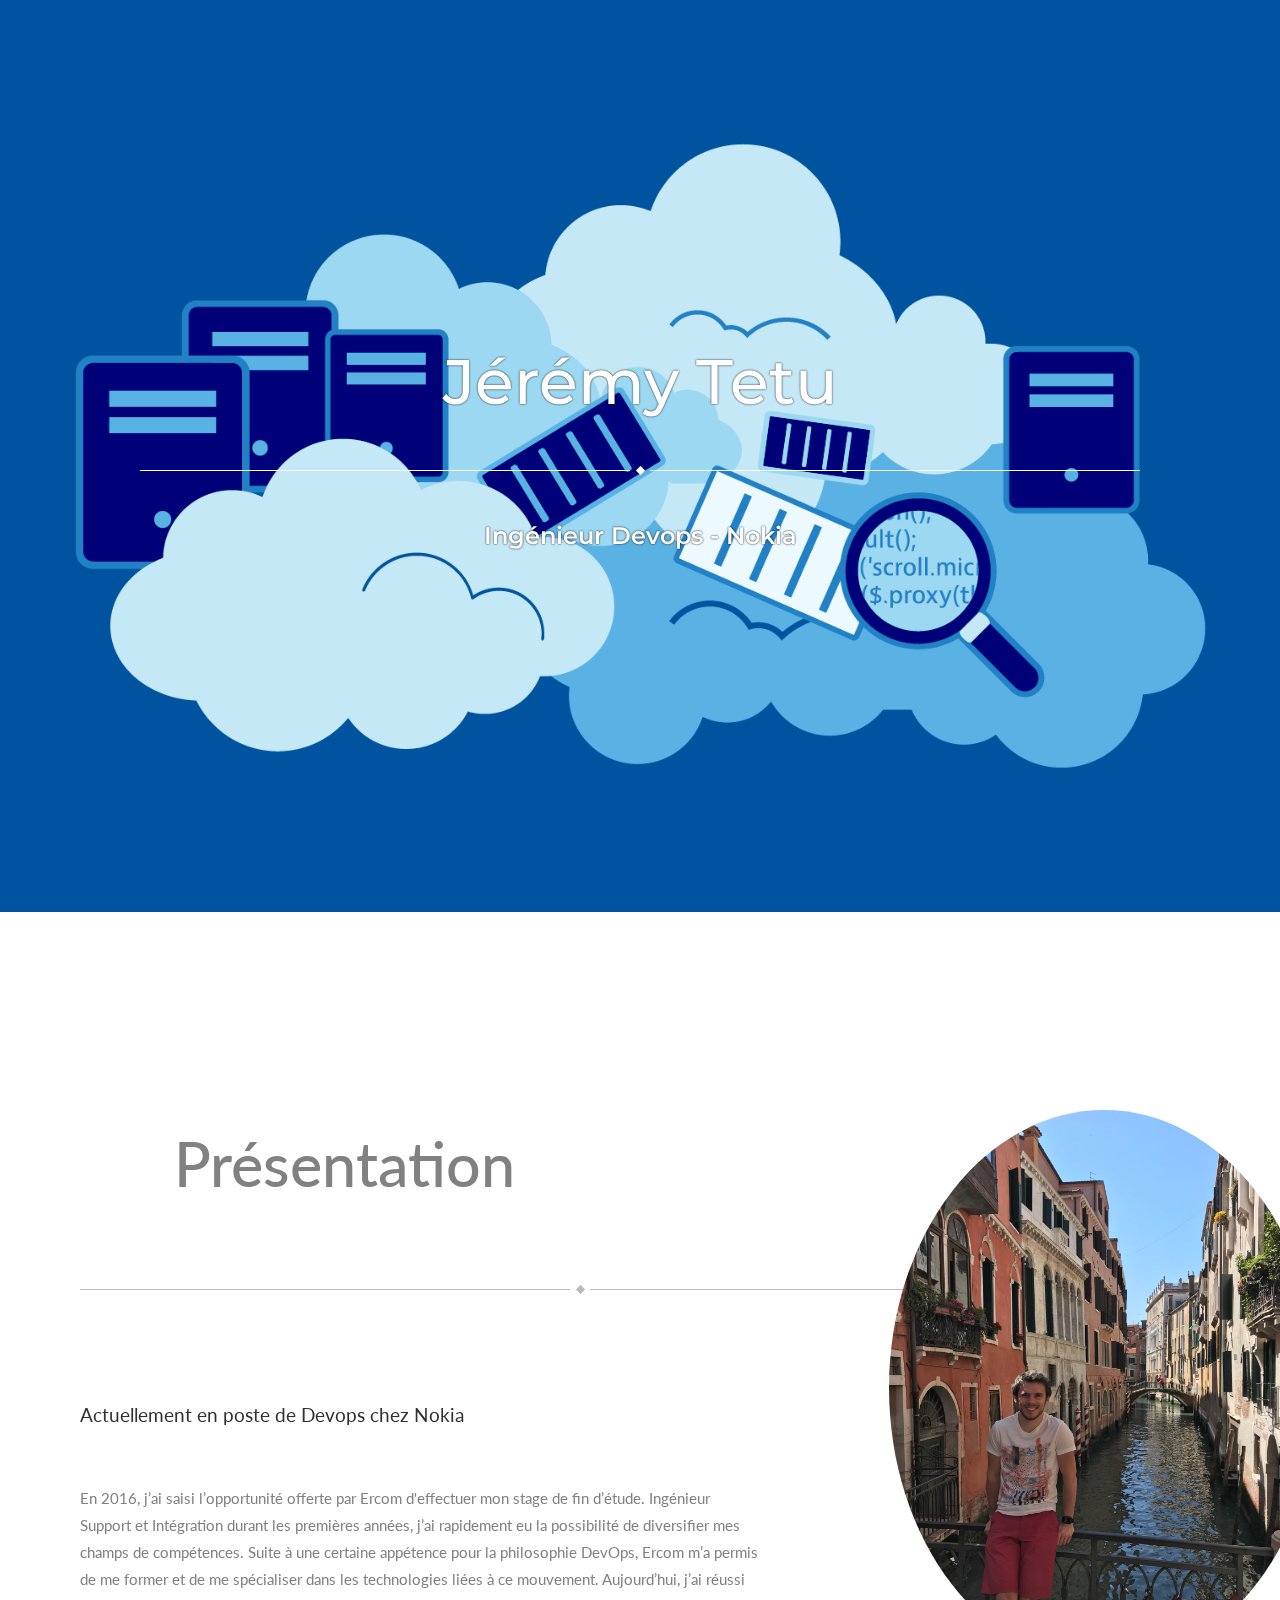
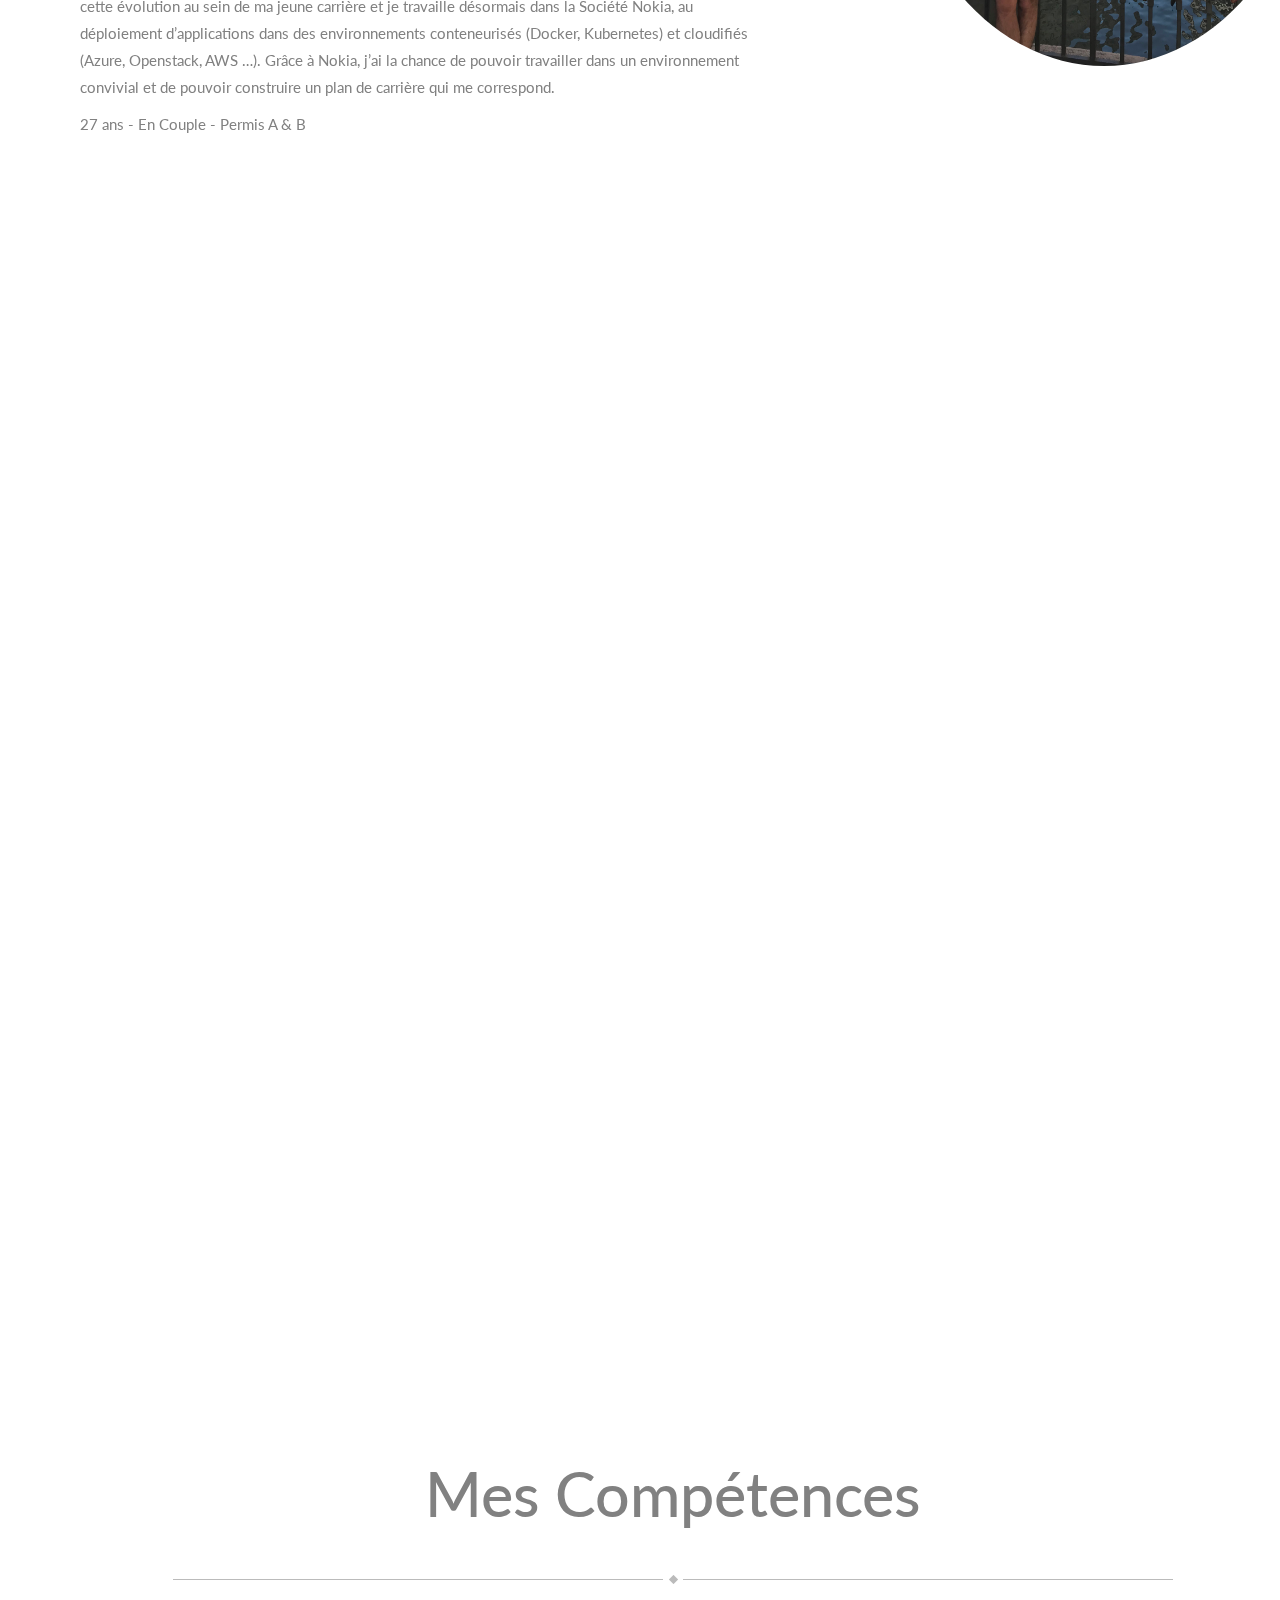
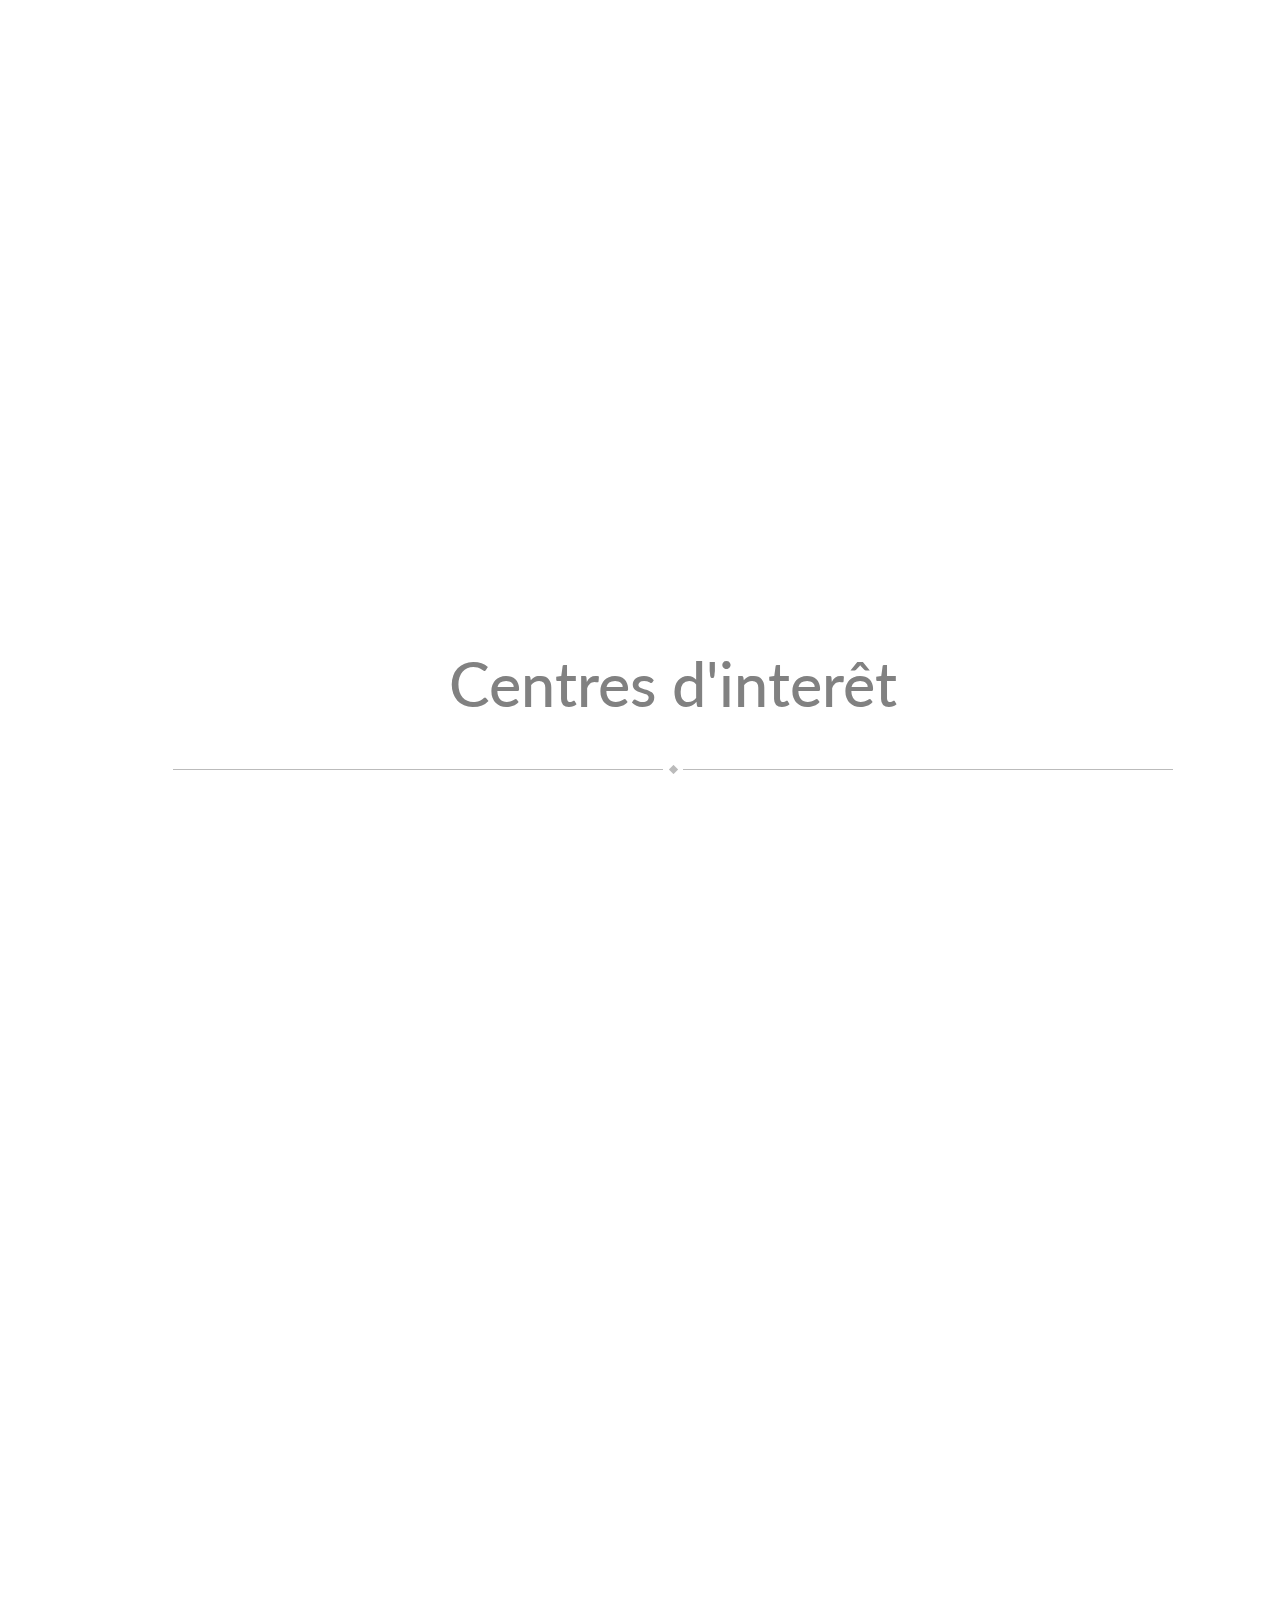
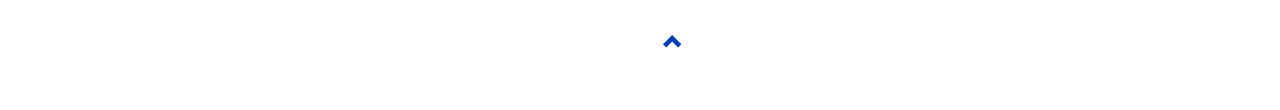
==== commit 0e3db537: "fix index" ====
--- a/html/index.html
+++ b/html/index.html
@@ -32,7 +32,7 @@
 </div>
 
 
-<div class="jumbotron parallax-window text-center" data-parallax="scroll" data-image-src="cloud_wallpaper.jpg">
+<div class="jumbotron parallax-window text-center" data-parallax="scroll" data-image-src="cloud_wallpaper.png">
     <!--<div class='overlay' style='z-index:2'></div>-->
     <div style='margin:auto; margin-top:300px;'>
       <h1 style='margin-bottom:40px; text-shadow: 0 0 2px #000000;'>Jérémy Tetu</h1>
@@ -279,7 +279,7 @@
 <script>
 $(document).ready(function(){
 
-  $('.parallax-window').parallax({imageSrc: 'cloud_wallpaper.jpg'});
+  $('.parallax-window').parallax({imageSrc: 'cloud_wallpaper.png'});
   $('.parallax-experience').parallax({imageSrc: 'keyboard.jpg'});
   $('.parallax-formation').parallax({imageSrc: 'etude.jpg'});
 
